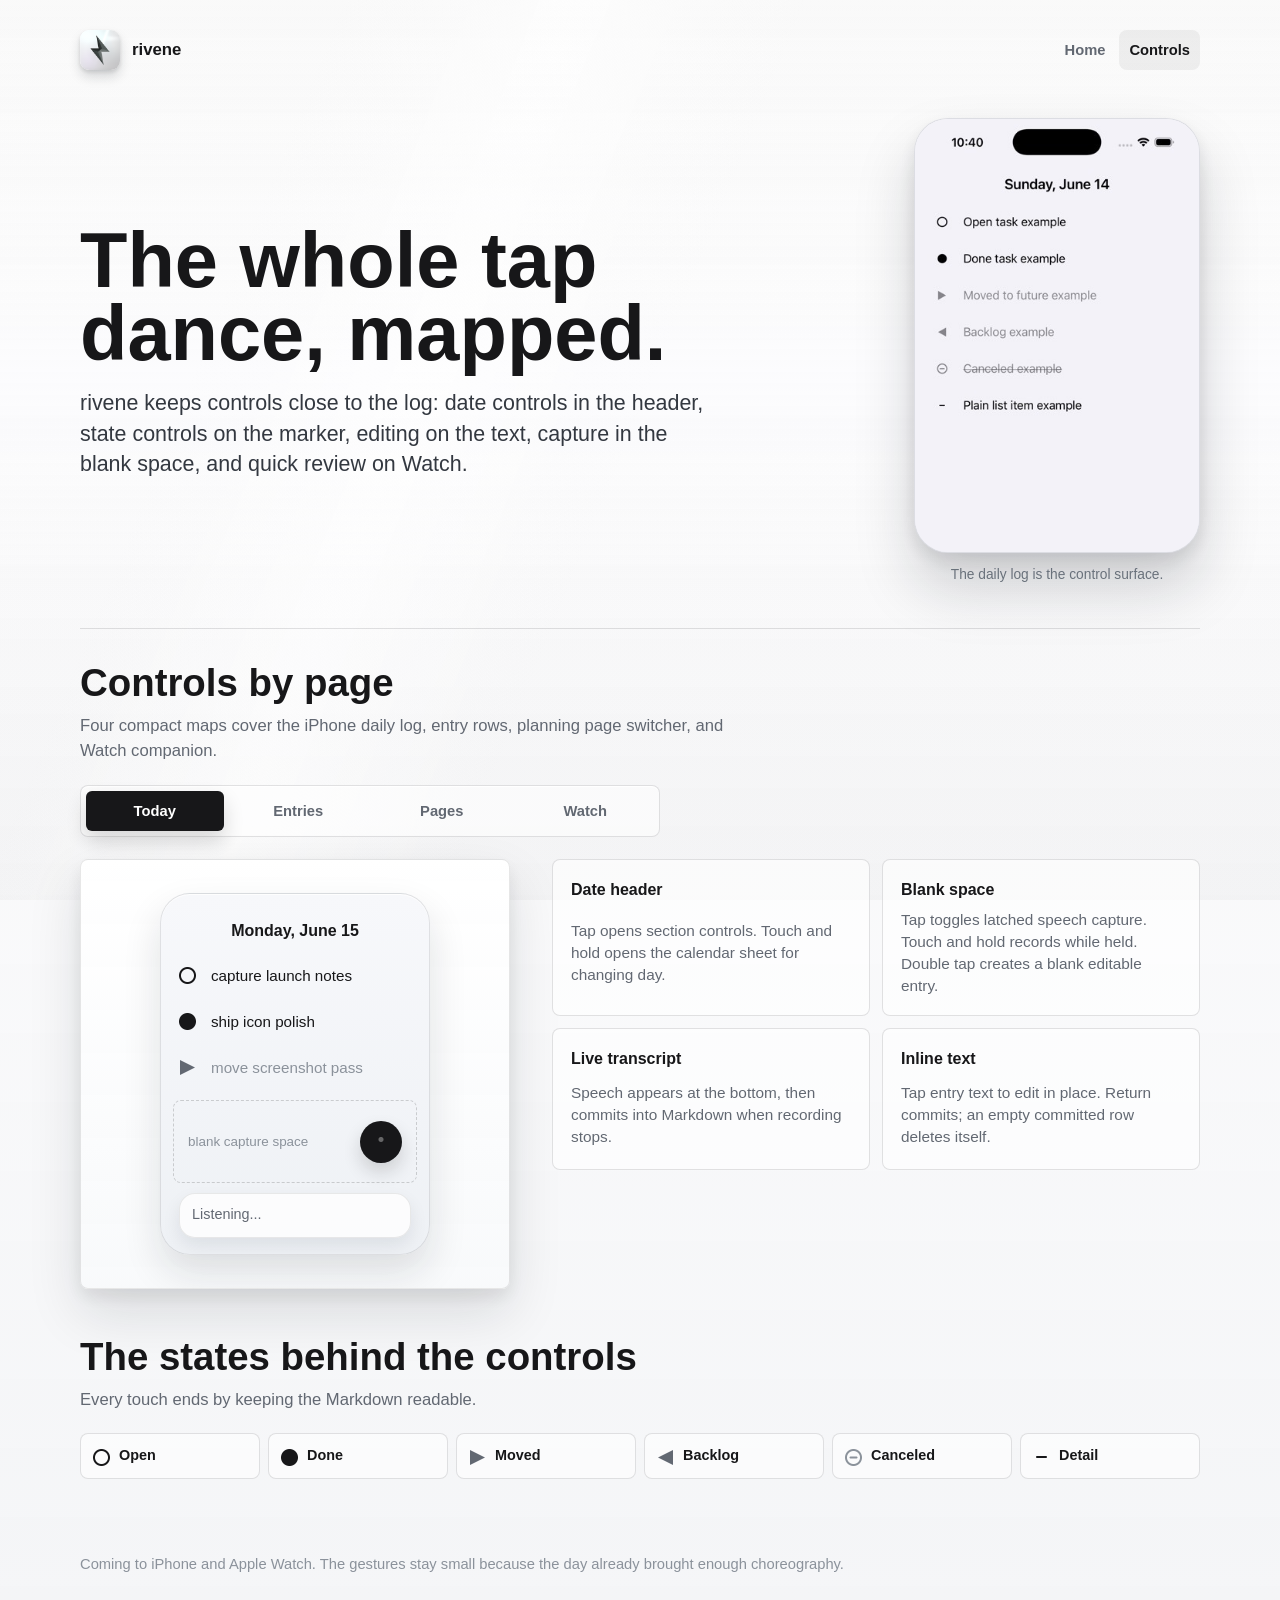
==== controls.html @ f472a50f "Publish controls page" ====
<!doctype html>
<html lang="en">
  <head>
    <meta charset="utf-8">
    <meta name="viewport" content="width=device-width, initial-scale=1">
    <title>rivene controls: iPhone and Watch gestures</title>
    <meta
      name="description"
      content="A concise visual map of rivene controls for the iPhone daily log, entry states, planning pages, and Apple Watch."
    >
    <meta name="theme-color" content="#fbfbfc">
    <meta property="og:title" content="rivene controls">
    <meta
      property="og:description"
      content="A concise visual map of the controls in rivene's Markdown daily log for iPhone and Apple Watch."
    >
    <meta property="og:type" content="website">
    <meta property="og:url" content="https://rivene.com/controls.html">
    <meta property="og:image" content="https://rivene.com/brand/app-icon/rivene-app-icon-faceted-inset-glass-512.png">
    <meta property="og:site_name" content="rivene">
    <meta name="twitter:card" content="summary_large_image">
    <meta name="twitter:title" content="rivene controls">
    <meta
      name="twitter:description"
      content="A concise visual map of the controls in rivene's Markdown daily log for iPhone and Apple Watch."
    >
    <meta name="twitter:image" content="https://rivene.com/brand/app-icon/rivene-app-icon-faceted-inset-glass-512.png">
    <link rel="canonical" href="https://rivene.com/controls.html">
    <link rel="icon" href="brand/app-icon/rivene-app-icon-faceted-inset-glass-32.png" sizes="32x32">
    <link rel="apple-touch-icon" href="brand/app-icon/rivene-app-icon-faceted-inset-glass-180.png">
    <link rel="manifest" href="site.webmanifest">
    <link rel="preload" href="product/rivene-daily-log-options-glyphs-20260615.jpg" as="image">
    <link rel="stylesheet" href="site.css?v=20260615-controls2">
  </head>
  <body>
    <a class="skip-link" href="#main-content">Skip to content</a>
    <main id="main-content" class="page controls-page" aria-labelledby="controls-title" tabindex="-1">
      <header class="brand-bar" aria-label="rivene">
        <a class="brand" href="/" aria-label="rivene home">
          <img
            class="brand__icon"
            src="brand/app-icon/rivene-app-icon-faceted-inset-glass-128.png"
            alt=""
            width="40"
            height="40"
          >
          <span>rivene</span>
        </a>
        <nav class="site-nav" aria-label="Site">
          <a href="/">Home</a>
          <a href="controls.html" aria-current="page">Controls</a>
        </nav>
      </header>

      <section class="controls-hero" aria-label="Controls overview">
        <div class="controls-hero__copy">
          <h1 id="controls-title">The whole tap dance, mapped.</h1>
          <p>
            rivene keeps controls close to the log: date controls in the header, state controls on the marker, editing on the text, capture in the blank space, and quick review on Watch.
          </p>
        </div>
        <figure class="controls-hero__shot">
          <div class="phone-frame">
            <img
              src="product/rivene-daily-log-options-glyphs-20260615.jpg"
              alt="rivene daily log screenshot showing entry states and row markers."
              width="368"
              height="800"
              fetchpriority="high"
            >
          </div>
          <figcaption>The daily log is the control surface.</figcaption>
        </figure>
      </section>

      <section class="control-tabs" aria-labelledby="control-tabs-title">
        <div class="section-heading">
          <h2 id="control-tabs-title">Controls by page</h2>
          <p>Four compact maps cover the iPhone daily log, entry rows, planning page switcher, and Watch companion.</p>
        </div>

        <div class="tab-strip" role="tablist" aria-label="Control pages">
          <button id="tab-today" class="tab-button" type="button" role="tab" aria-selected="true" aria-controls="panel-today">Today</button>
          <button id="tab-entries" class="tab-button" type="button" role="tab" aria-selected="false" aria-controls="panel-entries" tabindex="-1">Entries</button>
          <button id="tab-pages" class="tab-button" type="button" role="tab" aria-selected="false" aria-controls="panel-pages" tabindex="-1">Pages</button>
          <button id="tab-watch" class="tab-button" type="button" role="tab" aria-selected="false" aria-controls="panel-watch" tabindex="-1">Watch</button>
        </div>

        <section id="panel-today" class="tab-panel" role="tabpanel" aria-labelledby="tab-today">
          <div class="control-panel-grid">
            <div class="control-sample control-sample--today" aria-label="Today controls sample">
              <div class="sample-phone">
                <div class="sample-date">Monday, June 15</div>
                <div class="sample-row"><span class="state-glyph state-glyph--open" aria-hidden="true"></span><span>capture launch notes</span></div>
                <div class="sample-row"><span class="state-glyph state-glyph--done" aria-hidden="true"></span><span>ship icon polish</span></div>
                <div class="sample-row sample-row--quiet"><span class="state-glyph state-glyph--moved" aria-hidden="true"></span><span>move screenshot pass</span></div>
                <div class="sample-blank">
                  <span>blank capture space</span>
                  <span class="sample-mic" aria-hidden="true"></span>
                </div>
                <div class="sample-transcript">Listening...</div>
              </div>
            </div>

            <div class="control-list">
              <article class="control-card">
                <h3>Date header</h3>
                <p>Tap opens section controls. Touch and hold opens the calendar sheet for changing day.</p>
              </article>
              <article class="control-card">
                <h3>Blank space</h3>
                <p>Tap toggles latched speech capture. Touch and hold records while held. Double tap creates a blank editable entry.</p>
              </article>
              <article class="control-card">
                <h3>Live transcript</h3>
                <p>Speech appears at the bottom, then commits into Markdown when recording stops.</p>
              </article>
              <article class="control-card">
                <h3>Inline text</h3>
                <p>Tap entry text to edit in place. Return commits; an empty committed row deletes itself.</p>
              </article>
            </div>
          </div>
        </section>

        <section id="panel-entries" class="tab-panel" role="tabpanel" aria-labelledby="tab-entries" hidden>
          <div class="control-panel-grid">
            <figure class="control-screenshot">
              <img
                src="product/rivene-daily-log-options-detail-glyphs-20260615.jpg"
                alt="Close screenshot of rivene entry state options."
                width="368"
                height="390"
                loading="lazy"
              >
              <figcaption>State markers are both status and controls.</figcaption>
            </figure>

            <div class="control-list">
              <article class="control-card">
                <h3>Marker tap</h3>
                <p>Open and done entries quick-toggle. Moved, backlog, canceled, and detail rows stay preserved.</p>
              </article>
              <article class="control-card">
                <h3>Marker hold</h3>
                <p>Touch and hold the marker to open the state menu, then tap or slide to open, done, moved, backlog, canceled, or detail.</p>
              </article>
              <article class="control-card">
                <h3>Row swipe</h3>
                <p>Swipe right to flag and move an entry up. Swipe left to delete.</p>
              </article>
              <article class="control-card">
                <h3>Text hold</h3>
                <p>Touch and hold row text, then drag to reorder the Markdown lines.</p>
              </article>
            </div>
          </div>
        </section>

        <section id="panel-pages" class="tab-panel" role="tabpanel" aria-labelledby="tab-pages" hidden>
          <div class="control-panel-grid">
            <div class="control-sample control-sample--pages" aria-label="Page controls sample">
              <div class="sample-menu">
                <div class="sample-menu__row sample-menu__row--active"><span class="sample-icon sample-icon--calendar" aria-hidden="true"></span><strong>Daily Log</strong></div>
                <div class="sample-menu__row"><span class="sample-icon sample-icon--list" aria-hidden="true"></span><strong>Index</strong></div>
                <div class="sample-menu__row"><span class="sample-icon sample-icon--folder" aria-hidden="true"></span><strong>Projects</strong></div>
                <div class="sample-menu__row"><span class="sample-icon sample-icon--book" aria-hidden="true"></span><strong>Journal</strong></div>
                <div class="sample-menu__row"><span class="sample-icon sample-icon--check" aria-hidden="true"></span><strong>Habit Tracker</strong></div>
                <div class="sample-menu__row"><span class="sample-icon sample-icon--arrow" aria-hidden="true"></span><strong>Future Log</strong></div>
                <div class="sample-menu__row"><span class="sample-icon sample-icon--tray" aria-hidden="true"></span><strong>Backlog</strong></div>
              </div>
              <div class="sample-calendar">
                <div class="sample-calendar__title">Date</div>
                <div class="sample-calendar__grid" aria-hidden="true">
                  <span></span><span></span><span></span><span></span><span></span><span></span><span></span>
                  <span></span><span></span><span class="is-selected"></span><span></span><span></span><span></span><span></span>
                  <span></span><span></span><span></span><span></span><span></span><span></span><span></span>
                </div>
                <span class="sample-done">Done</span>
              </div>
            </div>

            <div class="control-list">
              <article class="control-card">
                <h3>Section menu</h3>
                <p>Tap the date to switch between Daily Log, Index, Projects, Journal, Habit Tracker, Future Log, and Backlog.</p>
              </article>
              <article class="control-card">
                <h3>Calendar sheet</h3>
                <p>Touch and hold the date to pick another day, then Done returns to the selected log.</p>
              </article>
              <article class="control-card">
                <h3>Inactive pages</h3>
                <p>Non-daily-log pages are visible destinations while the current build keeps their bodies intentionally quiet.</p>
              </article>
            </div>
          </div>
        </section>

        <section id="panel-watch" class="tab-panel" role="tabpanel" aria-labelledby="tab-watch" hidden>
          <div class="control-panel-grid">
            <div class="control-sample control-sample--watch" aria-label="Watch controls sample">
              <div class="watch-frame">
                <div class="watch-title">rivene</div>
                <div class="watch-section">
                  <strong>Monday, June 15</strong>
                  <span>Daily Log</span>
                </div>
                <div class="watch-button">Record</div>
                <div class="watch-field">New entry</div>
                <div class="watch-button watch-button--quiet">Add</div>
                <div class="watch-row"><span class="state-glyph state-glyph--open" aria-hidden="true"></span><span>review draft</span></div>
                <div class="watch-row"><span class="state-glyph state-glyph--done" aria-hidden="true"></span><span>send update</span></div>
              </div>
            </div>

            <div class="control-list">
              <article class="control-card">
                <h3>Record</h3>
                <p>Tap Record to focus the watch dictation field.</p>
              </article>
              <article class="control-card">
                <h3>New entry</h3>
                <p>Dictate or type into the field. The Add control appears once there is text.</p>
              </article>
              <article class="control-card">
                <h3>Today rows</h3>
                <p>Tap an open or done row to toggle it. Deferred, backlogged, canceled, and detail rows remain log context.</p>
              </article>
            </div>
          </div>
        </section>
      </section>

      <section class="state-strip" aria-labelledby="state-strip-title">
        <div class="section-heading">
          <h2 id="state-strip-title">The states behind the controls</h2>
          <p>Every touch ends by keeping the Markdown readable.</p>
        </div>
        <div class="state-strip__grid">
          <span><span class="state-glyph state-glyph--open" aria-hidden="true"></span>Open</span>
          <span><span class="state-glyph state-glyph--done" aria-hidden="true"></span>Done</span>
          <span><span class="state-glyph state-glyph--moved" aria-hidden="true"></span>Moved</span>
          <span><span class="state-glyph state-glyph--backlog" aria-hidden="true"></span>Backlog</span>
          <span><span class="state-glyph state-glyph--canceled" aria-hidden="true"></span>Canceled</span>
          <span><span class="state-glyph state-glyph--detail" aria-hidden="true"></span>Detail</span>
        </div>
      </section>
    </main>

    <footer class="footer">
      <span>Coming to iPhone and Apple Watch. The gestures stay small because the day already brought enough choreography.</span>
    </footer>

    <script>
      const tabs = Array.from(document.querySelectorAll('[role="tab"]'));
      const panels = Array.from(document.querySelectorAll('[role="tabpanel"]'));

      function selectTab(tab) {
        tabs.forEach((item) => {
          const isSelected = item === tab;
          item.setAttribute('aria-selected', String(isSelected));
          item.tabIndex = isSelected ? 0 : -1;
        });

        panels.forEach((panel) => {
          panel.hidden = panel.id !== tab.getAttribute('aria-controls');
        });
      }

      tabs.forEach((tab, index) => {
        tab.addEventListener('click', () => selectTab(tab));
        tab.addEventListener('keydown', (event) => {
          const direction = event.key === 'ArrowRight' ? 1 : event.key === 'ArrowLeft' ? -1 : 0;
          if (direction === 0) return;
          event.preventDefault();
          const next = tabs[(index + direction + tabs.length) % tabs.length];
          selectTab(next);
          next.focus();
        });
      });
    </script>
  </body>
</html>
---- site.css ----
:root {
  --page: #fbfbfc;
  --ink: #171719;
  --muted: #626872;
  --quiet: #8b929b;
  --line: rgba(23, 23, 25, 0.12);
  --line-strong: rgba(23, 23, 25, 0.18);
  --panel: rgba(255, 255, 255, 0.72);
  --spark: #6de7ca;
  --steel: #dfe5ec;
  --button: #171719;
  --button-hover: #050506;
  color: var(--ink);
  background: var(--page);
  font-family: -apple-system, BlinkMacSystemFont, "SF Pro Text", "Segoe UI", sans-serif;
  font-size: 16px;
  line-height: 1.5;
  text-rendering: optimizeLegibility;
  -webkit-font-smoothing: antialiased;
}

* {
  box-sizing: border-box;
}

html {
  min-width: 320px;
  background: var(--page);
}

body {
  position: relative;
  min-width: 320px;
  margin: 0;
  padding-right: env(safe-area-inset-right);
  padding-left: env(safe-area-inset-left);
  background:
    linear-gradient(180deg, rgba(255, 255, 255, 0.72) 0%, rgba(251, 251, 252, 0.92) 36%, rgba(244, 245, 247, 0.98) 100%),
    var(--page);
}

body::before {
  content: "";
  position: fixed;
  inset: 0;
  z-index: 0;
  pointer-events: none;
  background:
    linear-gradient(112deg, transparent 0%, transparent 21%, rgba(255, 255, 255, 0.58) 35%, transparent 49%),
    linear-gradient(180deg, rgba(23, 23, 25, 0.018) 0%, transparent 42%, rgba(23, 23, 25, 0.026) 100%);
}

a {
  color: inherit;
  text-decoration: none;
}

a:focus-visible {
  outline: 3px solid rgba(117, 131, 148, 0.34);
  outline-offset: 4px;
}

.skip-link {
  position: fixed;
  top: 12px;
  left: max(12px, env(safe-area-inset-left));
  z-index: 10;
  transform: translateY(-160%);
  border-radius: 8px;
  padding: 10px 12px;
  background: var(--ink);
  color: #fff;
  font-size: 0.92rem;
  font-weight: 700;
}

.skip-link:focus-visible {
  transform: translateY(0);
}

.page {
  position: relative;
  z-index: 1;
  width: min(1120px, calc(100% - 48px));
  margin: 0 auto;
  padding: 26px 0 0;
}

.page:focus-visible {
  outline: 3px solid rgba(117, 131, 148, 0.34);
  outline-offset: 6px;
}

.brand {
  display: inline-flex;
  align-items: center;
  gap: 12px;
  min-height: 48px;
  color: var(--ink);
  font-size: 1.05rem;
  font-weight: 650;
}

.brand-bar {
  display: flex;
  align-items: center;
  justify-content: space-between;
  gap: 18px;
  min-width: 0;
}

.brand__icon {
  display: block;
  width: 40px;
  height: 40px;
  border-radius: 9px;
  box-shadow:
    0 7px 12px rgba(18, 24, 32, 0.15),
    0 2px 4px rgba(18, 24, 32, 0.12);
}

.site-nav {
  display: flex;
  align-items: center;
  gap: 4px;
  color: var(--muted);
  font-size: 0.92rem;
  font-weight: 680;
}

.site-nav a {
  min-height: 38px;
  padding: 9px 10px;
  border-radius: 8px;
}

.site-nav a:hover,
.site-nav a[aria-current="page"] {
  background: rgba(23, 23, 25, 0.055);
  color: var(--ink);
}

.hero {
  display: grid;
  grid-template-columns: minmax(0, 1fr) minmax(280px, 370px);
  gap: clamp(30px, 5vw, 72px);
  min-height: auto;
  align-items: center;
  padding: 32px 0 30px;
}

.hero__icon {
  display: block;
  width: 112px;
  height: 112px;
  border-radius: 25px;
  box-shadow:
    0 18px 26px rgba(18, 24, 32, 0.20),
    0 7px 10px rgba(18, 24, 32, 0.14),
    0 2px 4px rgba(18, 24, 32, 0.10);
}

.hero__copy {
  display: grid;
  gap: 18px;
  max-width: 680px;
  min-width: 0;
}

h1,
h2,
h3,
p {
  margin: 0;
}

h1 {
  font-family: -apple-system, BlinkMacSystemFont, "SF Pro Display", "Segoe UI", sans-serif;
  font-size: clamp(2.95rem, 6.2vw, 4.85rem);
  font-weight: 720;
  letter-spacing: 0;
  line-height: 0.94;
  text-wrap: balance;
}

.hero p {
  max-width: 600px;
  color: #333840;
  font-size: clamp(1.15rem, 2vw, 1.45rem);
  line-height: 1.34;
}

.wordmark {
  font-family: -apple-system, BlinkMacSystemFont, "SF Pro Display", "Segoe UI", sans-serif;
  font-weight: 760;
  color: var(--ink);
  text-decoration: underline;
  text-decoration-color: var(--spark);
  text-decoration-thickness: 0.18em;
  text-underline-offset: 0.13em;
}

.button {
  display: inline-flex;
  align-items: center;
  justify-content: center;
  width: fit-content;
  min-height: 48px;
  border-radius: 8px;
  padding: 0 20px;
  background: var(--button);
  color: #fff;
  font-size: 0.98rem;
  font-weight: 680;
  line-height: 1.1;
  box-shadow: 0 14px 34px rgba(23, 23, 25, 0.16);
}

.button-row {
  display: flex;
  flex-wrap: wrap;
  gap: 10px;
  align-items: center;
}

.button:hover {
  background: var(--button-hover);
}

.button--secondary {
  border: 1px solid var(--line-strong);
  background: rgba(255, 255, 255, 0.70);
  color: var(--ink);
  box-shadow: none;
}

.button--secondary:hover {
  background: rgba(255, 255, 255, 0.92);
}

.button:focus-visible {
  outline: 3px solid rgba(117, 131, 148, 0.34);
  outline-offset: 4px;
}

.phone-shot,
.detail-shot {
  margin: 0;
}

.phone-shot {
  justify-self: end;
  display: grid;
  gap: 14px;
  width: min(100%, 292px);
}

.phone-frame,
.detail-shot img {
  display: block;
  width: 100%;
  background: #f3f4fa;
  border: 1px solid rgba(23, 23, 25, 0.10);
  box-shadow:
    0 34px 60px rgba(18, 24, 32, 0.18),
    0 8px 18px rgba(18, 24, 32, 0.10),
    inset 0 1px 0 rgba(255, 255, 255, 0.82);
}

.phone-frame {
  aspect-ratio: 368 / 560;
  overflow: hidden;
  border-radius: 34px;
}

.phone-frame img,
.detail-shot img {
  display: block;
  width: 100%;
  height: auto;
}

.detail-shot img {
  border: 1px solid rgba(23, 23, 25, 0.10);
}

.phone-shot figcaption {
  color: #69717b;
  font-size: 0.86rem;
  text-align: center;
}

.intro {
  display: grid;
  grid-template-columns: repeat(2, minmax(0, 1fr));
  gap: 20px;
  padding: 26px 0 34px;
  border-top: 1px solid var(--line);
  border-bottom: 1px solid var(--line);
}

.intro div {
  display: grid;
  gap: 10px;
}

.intro h2,
.section-heading h2,
.receipt h2 {
  color: var(--ink);
  font-family: -apple-system, BlinkMacSystemFont, "SF Pro Display", "Segoe UI", sans-serif;
  font-size: clamp(1.65rem, 3vw, 2.45rem);
  font-weight: 730;
  letter-spacing: 0;
  line-height: 1.02;
  text-wrap: balance;
}

.intro p,
.section-heading p,
.receipt p {
  color: var(--muted);
  font-size: 1.04rem;
  line-height: 1.48;
  text-wrap: pretty;
}

.options {
  display: grid;
  gap: 26px;
  padding: 58px 0 60px;
}

.section-heading {
  display: grid;
  gap: 12px;
  max-width: 710px;
  min-width: 0;
}

.option-grid {
  display: grid;
  grid-template-columns: repeat(3, minmax(0, 1fr));
  gap: 12px;
}

.option {
  display: grid;
  grid-template-columns: 28px minmax(0, 1fr);
  gap: 13px;
  align-items: start;
  min-height: 180px;
  padding: 19px;
  border: 1px solid var(--line);
  border-radius: 8px;
  background:
    linear-gradient(180deg, rgba(255, 255, 255, 0.80), rgba(255, 255, 255, 0.60)),
    var(--panel);
  box-shadow:
    0 16px 38px rgba(18, 24, 32, 0.055),
    inset 0 1px 0 rgba(255, 255, 255, 0.80);
}

.option > div {
  min-width: 0;
}

.option h3 {
  color: var(--ink);
  font-size: 1.03rem;
  font-weight: 760;
}

.option p {
  margin-top: 5px;
  color: var(--muted);
  font-size: 0.96rem;
  line-height: 1.42;
}

.option code,
.receipt code {
  font-family: "SF Mono", ui-monospace, Menlo, Consolas, monospace;
}

.option code {
  display: block;
  width: fit-content;
  max-width: 100%;
  margin-top: 14px;
  padding: 7px 8px;
  overflow-wrap: anywhere;
  border: 1px solid rgba(23, 23, 25, 0.10);
  border-radius: 6px;
  background: rgba(241, 244, 247, 0.82);
  color: #2d333a;
  font-size: 0.78rem;
  line-height: 1.2;
}

.option--inactive h3,
.option--inactive p {
  color: var(--quiet);
}

.option--canceled h3,
.option--canceled p {
  text-decoration: line-through;
  text-decoration-color: currentColor;
  text-decoration-thickness: 0.08em;
  text-underline-offset: 0.16em;
}

.state-glyph {
  position: relative;
  display: inline-block;
  width: 17px;
  height: 17px;
  margin-top: 2px;
  background-position: center;
  background-repeat: no-repeat;
  background-size: 17px 17px;
  color: var(--ink);
}

.state-glyph--open {
  background-image: url("brand/state-open-glyph.png");
  background-image: -webkit-image-set(
    url("brand/state-open-glyph.png") 1x,
    url("brand/state-open-glyph@2x.png") 2x,
    url("brand/state-open-glyph@3x.png") 3x
  );
  background-image: image-set(
    url("brand/state-open-glyph.png") 1x,
    url("brand/state-open-glyph@2x.png") 2x,
    url("brand/state-open-glyph@3x.png") 3x
  );
}

.state-glyph--done {
  background-image: url("brand/state-done-glyph.png");
  background-image: -webkit-image-set(
    url("brand/state-done-glyph.png") 1x,
    url("brand/state-done-glyph@2x.png") 2x,
    url("brand/state-done-glyph@3x.png") 3x
  );
  background-image: image-set(
    url("brand/state-done-glyph.png") 1x,
    url("brand/state-done-glyph@2x.png") 2x,
    url("brand/state-done-glyph@3x.png") 3x
  );
}

.state-glyph--moved {
  background-image: url("brand/state-moved-glyph.png");
  background-image: -webkit-image-set(
    url("brand/state-moved-glyph.png") 1x,
    url("brand/state-moved-glyph@2x.png") 2x,
    url("brand/state-moved-glyph@3x.png") 3x
  );
  background-image: image-set(
    url("brand/state-moved-glyph.png") 1x,
    url("brand/state-moved-glyph@2x.png") 2x,
    url("brand/state-moved-glyph@3x.png") 3x
  );
}

.state-glyph--backlog {
  background-image: url("brand/state-backlog-glyph.png");
  background-image: -webkit-image-set(
    url("brand/state-backlog-glyph.png") 1x,
    url("brand/state-backlog-glyph@2x.png") 2x,
    url("brand/state-backlog-glyph@3x.png") 3x
  );
  background-image: image-set(
    url("brand/state-backlog-glyph.png") 1x,
    url("brand/state-backlog-glyph@2x.png") 2x,
    url("brand/state-backlog-glyph@3x.png") 3x
  );
}

.state-glyph--canceled {
  background-image: url("brand/state-canceled-glyph.png");
  background-image: -webkit-image-set(
    url("brand/state-canceled-glyph.png") 1x,
    url("brand/state-canceled-glyph@2x.png") 2x,
    url("brand/state-canceled-glyph@3x.png") 3x
  );
  background-image: image-set(
    url("brand/state-canceled-glyph.png") 1x,
    url("brand/state-canceled-glyph@2x.png") 2x,
    url("brand/state-canceled-glyph@3x.png") 3x
  );
}

.state-glyph--detail {
  background-image: url("brand/state-detail-glyph.png");
  background-image: -webkit-image-set(
    url("brand/state-detail-glyph.png") 1x,
    url("brand/state-detail-glyph@2x.png") 2x,
    url("brand/state-detail-glyph@3x.png") 3x
  );
  background-image: image-set(
    url("brand/state-detail-glyph.png") 1x,
    url("brand/state-detail-glyph@2x.png") 2x,
    url("brand/state-detail-glyph@3x.png") 3x
  );
}

.state-glyph::before {
  content: none;
}

.receipt {
  display: grid;
  grid-template-columns: minmax(240px, 368px) minmax(0, 1fr);
  gap: clamp(28px, 6vw, 70px);
  align-items: center;
  padding: 4px 0 28px;
}

.detail-shot img {
  border-radius: 22px;
}

.receipt__copy {
  display: grid;
  gap: 16px;
  max-width: 560px;
  min-width: 0;
}

.receipt pre {
  margin: 4px 0 0;
  padding: 18px;
  overflow: auto;
  border: 1px solid var(--line-strong);
  border-radius: 8px;
  background: #171719;
  color: #f5f7f8;
  box-shadow: 0 18px 36px rgba(23, 23, 25, 0.16);
}

.receipt code {
  font-size: 0.92rem;
  line-height: 1.62;
}

.controls-page {
  padding-bottom: 12px;
}

.controls-hero {
  display: grid;
  grid-template-columns: minmax(0, 1fr) minmax(250px, 320px);
  gap: clamp(30px, 5vw, 68px);
  align-items: center;
  padding: 44px 0 42px;
}

.controls-hero__copy {
  display: grid;
  gap: 18px;
  max-width: 760px;
  min-width: 0;
}

.controls-hero__copy p {
  max-width: 640px;
  color: #333840;
  font-size: clamp(1.12rem, 1.8vw, 1.34rem);
  line-height: 1.42;
  text-wrap: pretty;
}

.controls-hero__shot {
  justify-self: end;
  display: grid;
  gap: 12px;
  width: min(100%, 286px);
  margin: 0;
}

.controls-hero__shot figcaption,
.control-screenshot figcaption {
  color: #69717b;
  font-size: 0.86rem;
  text-align: center;
}

.control-tabs {
  display: grid;
  gap: 22px;
  padding: 34px 0 48px;
  border-top: 1px solid var(--line);
}

.tab-strip {
  display: grid;
  grid-template-columns: repeat(4, minmax(0, 1fr));
  gap: 6px;
  width: min(100%, 580px);
  padding: 5px;
  border: 1px solid var(--line);
  border-radius: 8px;
  background: rgba(255, 255, 255, 0.58);
  box-shadow: inset 0 1px 0 rgba(255, 255, 255, 0.82);
}

.tab-button {
  min-width: 0;
  min-height: 40px;
  border: 0;
  border-radius: 6px;
  padding: 0 10px;
  background: transparent;
  color: var(--muted);
  font: inherit;
  font-size: 0.92rem;
  font-weight: 720;
  letter-spacing: 0;
  cursor: pointer;
}

.tab-button[aria-selected="true"] {
  background: var(--ink);
  color: #fff;
  box-shadow: 0 10px 20px rgba(23, 23, 25, 0.16);
}

.tab-button:focus-visible {
  outline: 3px solid rgba(117, 131, 148, 0.34);
  outline-offset: 3px;
}

.tab-panel {
  min-width: 0;
}

.control-panel-grid {
  display: grid;
  grid-template-columns: minmax(260px, 430px) minmax(0, 1fr);
  gap: clamp(22px, 4vw, 42px);
  align-items: stretch;
}

.control-sample,
.control-screenshot {
  min-width: 0;
  margin: 0;
}

.control-sample,
.control-screenshot img {
  border: 1px solid rgba(23, 23, 25, 0.10);
  border-radius: 8px;
  background:
    linear-gradient(180deg, rgba(255, 255, 255, 0.78), rgba(246, 248, 250, 0.74)),
    var(--panel);
  box-shadow:
    0 24px 54px rgba(18, 24, 32, 0.12),
    0 8px 18px rgba(18, 24, 32, 0.08),
    inset 0 1px 0 rgba(255, 255, 255, 0.82);
}

.control-screenshot {
  display: grid;
  gap: 12px;
  align-content: start;
}

.control-screenshot img {
  display: block;
  width: 100%;
  height: auto;
}

.control-list {
  display: grid;
  grid-template-columns: repeat(2, minmax(0, 1fr));
  gap: 12px;
  align-content: start;
}

.control-card {
  display: grid;
  gap: 7px;
  min-height: 142px;
  padding: 18px;
  border: 1px solid var(--line);
  border-radius: 8px;
  background: rgba(255, 255, 255, 0.62);
}

.control-card h3 {
  color: var(--ink);
  font-size: 1rem;
  font-weight: 760;
}

.control-card p {
  color: var(--muted);
  font-size: 0.96rem;
  line-height: 1.43;
}

.control-sample {
  display: grid;
  place-items: center;
  min-height: 430px;
  padding: 24px;
  overflow: hidden;
}

.sample-phone,
.watch-frame,
.sample-menu,
.sample-calendar {
  border: 1px solid rgba(23, 23, 25, 0.10);
  background: rgba(249, 250, 251, 0.94);
  box-shadow:
    0 18px 38px rgba(18, 24, 32, 0.12),
    inset 0 1px 0 rgba(255, 255, 255, 0.86);
}

.sample-phone {
  position: relative;
  display: grid;
  gap: 0;
  width: min(100%, 270px);
  min-height: 362px;
  padding: 14px 12px 16px;
  border-radius: 30px;
  background:
    linear-gradient(180deg, #f7f8fb 0%, #eef1f5 100%);
}

.sample-date {
  display: grid;
  place-items: center;
  min-height: 44px;
  color: var(--ink);
  font-size: 1rem;
  font-weight: 720;
}

.sample-row {
  display: grid;
  grid-template-columns: 24px minmax(0, 1fr);
  gap: 8px;
  align-items: start;
  min-height: 44px;
  padding: 11px 6px;
  color: var(--ink);
  font-size: 0.95rem;
}

.sample-row--quiet {
  color: var(--quiet);
}

.sample-blank {
  position: relative;
  display: flex;
  align-items: center;
  justify-content: space-between;
  min-height: 82px;
  margin-top: 8px;
  padding: 14px;
  border: 1px dashed rgba(23, 23, 25, 0.18);
  border-radius: 8px;
  color: var(--quiet);
  font-size: 0.84rem;
}

.sample-mic {
  width: 42px;
  height: 42px;
  border-radius: 50%;
  background:
    radial-gradient(circle at 50% 44%, rgba(255, 255, 255, 0.34) 0 2px, transparent 3px),
    var(--ink);
  box-shadow: 0 9px 18px rgba(23, 23, 25, 0.16);
}

.sample-transcript {
  position: relative;
  min-height: 42px;
  margin: 10px 6px 0;
  padding: 10px 12px;
  border: 1px solid rgba(23, 23, 25, 0.09);
  border-radius: 16px;
  background: rgba(255, 255, 255, 0.78);
  color: var(--muted);
  font-size: 0.9rem;
  box-shadow: 0 8px 18px rgba(18, 24, 32, 0.08);
}

.control-sample--pages {
  grid-template-columns: minmax(178px, 224px) minmax(138px, 176px);
  gap: 18px;
}

.sample-menu,
.sample-calendar {
  width: 100%;
  border-radius: 7px;
  padding: 6px;
}

.sample-menu__row {
  display: grid;
  grid-template-columns: 34px minmax(0, 1fr);
  align-items: center;
  min-height: 38px;
  padding: 0 8px;
  border-radius: 6px;
  color: var(--ink);
  font-size: 0.9rem;
}

.sample-icon {
  position: relative;
  width: 17px;
  height: 17px;
  color: var(--quiet);
}

.sample-icon::before,
.sample-icon::after {
  content: "";
  position: absolute;
  border-color: currentColor;
}

.sample-icon--calendar::before {
  inset: 2px 1px 1px;
  border: 1.6px solid currentColor;
  border-radius: 4px;
}

.sample-icon--calendar::after {
  top: 6px;
  right: 3px;
  left: 3px;
  border-top: 1.6px solid currentColor;
}

.sample-icon--list::before {
  top: 4px;
  left: 5px;
  width: 9px;
  height: 8px;
  border-top: 1.8px solid currentColor;
  border-bottom: 1.8px solid currentColor;
  box-shadow: 0 4px 0 currentColor;
}

.sample-icon--folder::before {
  inset: 5px 1px 3px;
  border: 1.6px solid currentColor;
  border-radius: 3px;
}

.sample-icon--folder::after {
  top: 3px;
  left: 2px;
  width: 7px;
  border-top: 1.6px solid currentColor;
}

.sample-icon--book::before {
  inset: 2px 3px 2px 2px;
  border: 1.6px solid currentColor;
  border-radius: 3px 5px 5px 3px;
}

.sample-icon--book::after {
  top: 3px;
  bottom: 3px;
  left: 7px;
  border-left: 1.4px solid currentColor;
}

.sample-icon--check::before {
  top: 4px;
  left: 4px;
  width: 7px;
  height: 4px;
  border-bottom: 1.8px solid currentColor;
  border-left: 1.8px solid currentColor;
  transform: rotate(-45deg);
}

.sample-icon--arrow::before {
  top: 8px;
  left: 3px;
  width: 10px;
  border-top: 1.8px solid currentColor;
}

.sample-icon--arrow::after {
  top: 5px;
  right: 3px;
  width: 6px;
  height: 6px;
  border-top: 1.8px solid currentColor;
  border-right: 1.8px solid currentColor;
  transform: rotate(45deg);
}

.sample-icon--tray::before {
  right: 2px;
  bottom: 4px;
  left: 2px;
  height: 6px;
  border: 1.6px solid currentColor;
  border-top: 0;
  border-radius: 0 0 4px 4px;
}

.sample-icon--tray::after {
  top: 4px;
  left: 5px;
  width: 7px;
  border-top: 1.8px solid currentColor;
}

.sample-menu__row--active {
  background: rgba(23, 23, 25, 0.08);
}

.sample-calendar {
  display: grid;
  gap: 12px;
  align-content: start;
  min-height: 220px;
  padding: 14px;
}

.sample-calendar__title {
  color: var(--ink);
  font-size: 1rem;
  font-weight: 760;
  text-align: center;
}

.sample-calendar__grid {
  display: grid;
  grid-template-columns: repeat(7, 1fr);
  gap: 5px;
}

.sample-calendar__grid span {
  aspect-ratio: 1;
  border-radius: 50%;
  background: rgba(23, 23, 25, 0.08);
}

.sample-calendar__grid .is-selected {
  background: var(--ink);
}

.sample-done {
  justify-self: end;
  color: var(--ink);
  font-size: 0.88rem;
  font-weight: 720;
}

.watch-frame {
  display: grid;
  gap: 9px;
  width: min(100%, 232px);
  min-height: 312px;
  padding: 18px 14px;
  border-radius: 42px;
  background: #101113;
  color: #f7f8fa;
  box-shadow:
    0 28px 48px rgba(18, 24, 32, 0.24),
    inset 0 0 0 8px rgba(255, 255, 255, 0.05);
}

.watch-title {
  color: #f7f8fa;
  font-size: 1rem;
  font-weight: 760;
  text-align: center;
}

.watch-section,
.watch-button,
.watch-field,
.watch-row {
  border-radius: 8px;
  background: rgba(255, 255, 255, 0.10);
}

.watch-section {
  display: grid;
  gap: 2px;
  padding: 10px;
  font-size: 0.82rem;
}

.watch-section span {
  color: rgba(247, 248, 250, 0.62);
}

.watch-button,
.watch-field {
  min-height: 34px;
  padding: 8px 10px;
  font-size: 0.82rem;
  font-weight: 720;
}

.watch-button {
  background: #d8fbef;
  color: #101113;
  text-align: center;
}

.watch-button--quiet {
  background: rgba(216, 251, 239, 0.20);
  color: #d8fbef;
}

.watch-field {
  color: rgba(247, 248, 250, 0.62);
}

.watch-row {
  display: grid;
  grid-template-columns: 18px minmax(0, 1fr);
  gap: 7px;
  align-items: center;
  min-height: 36px;
  padding: 8px 10px;
  font-size: 0.82rem;
}

.watch-row .state-glyph {
  filter: invert(1);
}

.state-strip {
  display: grid;
  gap: 20px;
  padding: 0 0 28px;
}

.state-strip__grid {
  display: grid;
  grid-template-columns: repeat(6, minmax(0, 1fr));
  gap: 8px;
}

.state-strip__grid > span {
  display: flex;
  align-items: center;
  gap: 9px;
  min-height: 46px;
  min-width: 0;
  padding: 0 12px;
  border: 1px solid var(--line);
  border-radius: 8px;
  background: rgba(255, 255, 255, 0.58);
  color: var(--ink);
  font-size: 0.9rem;
  font-weight: 720;
}

.footer {
  position: relative;
  z-index: 1;
  width: min(1120px, calc(100% - 48px));
  margin: 0 auto;
  padding: 34px 0 46px;
  color: var(--quiet);
  font-size: 0.92rem;
}

@media (max-width: 840px) {
  .hero,
  .intro,
  .receipt,
  .controls-hero,
  .control-panel-grid {
    grid-template-columns: 1fr;
  }

  .phone-shot {
    justify-self: start;
    width: min(100%, 262px);
  }

  .option-grid {
    grid-template-columns: repeat(2, minmax(0, 1fr));
  }

  .controls-hero__shot {
    justify-self: start;
  }

  .control-list {
    grid-template-columns: repeat(2, minmax(0, 1fr));
  }

  .state-strip__grid {
    grid-template-columns: repeat(3, minmax(0, 1fr));
  }
}

@media (max-width: 560px) {
  .page,
  .footer {
    width: min(100% - 28px, 720px);
  }

  .page {
    padding-top: 18px;
  }

  .brand {
    min-height: 44px;
  }

  .brand-bar {
    align-items: flex-start;
  }

  .site-nav {
    padding-top: 3px;
  }

  .hero {
    gap: 22px;
    min-height: auto;
    padding: 28px 0 28px;
  }

  .hero__icon {
    width: 92px;
    height: 92px;
    border-radius: 21px;
  }

  .hero__copy {
    gap: 16px;
  }

  h1 {
    font-size: clamp(2.28rem, 10.8vw, 3.02rem);
    line-height: 0.96;
  }

  .hero p {
    font-size: 1.02rem;
    line-height: 1.38;
  }

  .button {
    width: 100%;
  }

  .button-row {
    width: 100%;
  }

  .phone-shot {
    justify-self: center;
    width: min(100%, 252px);
    gap: 0;
  }

  .phone-frame {
    aspect-ratio: 368 / 390;
    border-radius: 24px;
  }

  .phone-shot figcaption {
    display: none;
  }

  .intro {
    padding: 22px 0 27px;
  }

  .options {
    padding: 42px 0 46px;
  }

  .option-grid {
    grid-template-columns: 1fr;
  }

  .option {
    min-height: auto;
    padding: 17px;
  }

  .receipt {
    padding-bottom: 18px;
  }

  .detail-shot {
    width: 100%;
  }

  .receipt pre {
    padding: 15px;
  }

  .controls-hero {
    gap: 24px;
    padding: 32px 0 30px;
  }

  .controls-hero__copy p {
    font-size: 1.02rem;
    line-height: 1.38;
  }

  .controls-hero__shot {
    justify-self: center;
    width: min(100%, 252px);
  }

  .control-tabs {
    padding: 30px 0 40px;
  }

  .tab-strip {
    grid-template-columns: repeat(2, minmax(0, 1fr));
    width: 100%;
  }

  .control-sample {
    min-height: 390px;
    padding: 16px;
  }

  .control-list {
    grid-template-columns: 1fr;
  }

  .control-card {
    min-height: auto;
    padding: 16px;
  }

  .control-sample--pages {
    grid-template-columns: 1fr;
  }

  .sample-calendar {
    min-height: 184px;
  }

  .state-strip__grid {
    grid-template-columns: repeat(2, minmax(0, 1fr));
  }

  .state-strip__grid > span {
    min-height: 42px;
    font-size: 0.84rem;
  }
}

@media (prefers-reduced-motion: reduce) {
  *,
  *::before,
  *::after {
    animation-duration: 0.01ms !important;
    animation-iteration-count: 1 !important;
    scroll-behavior: auto !important;
    transition-duration: 0.01ms !important;
  }
}
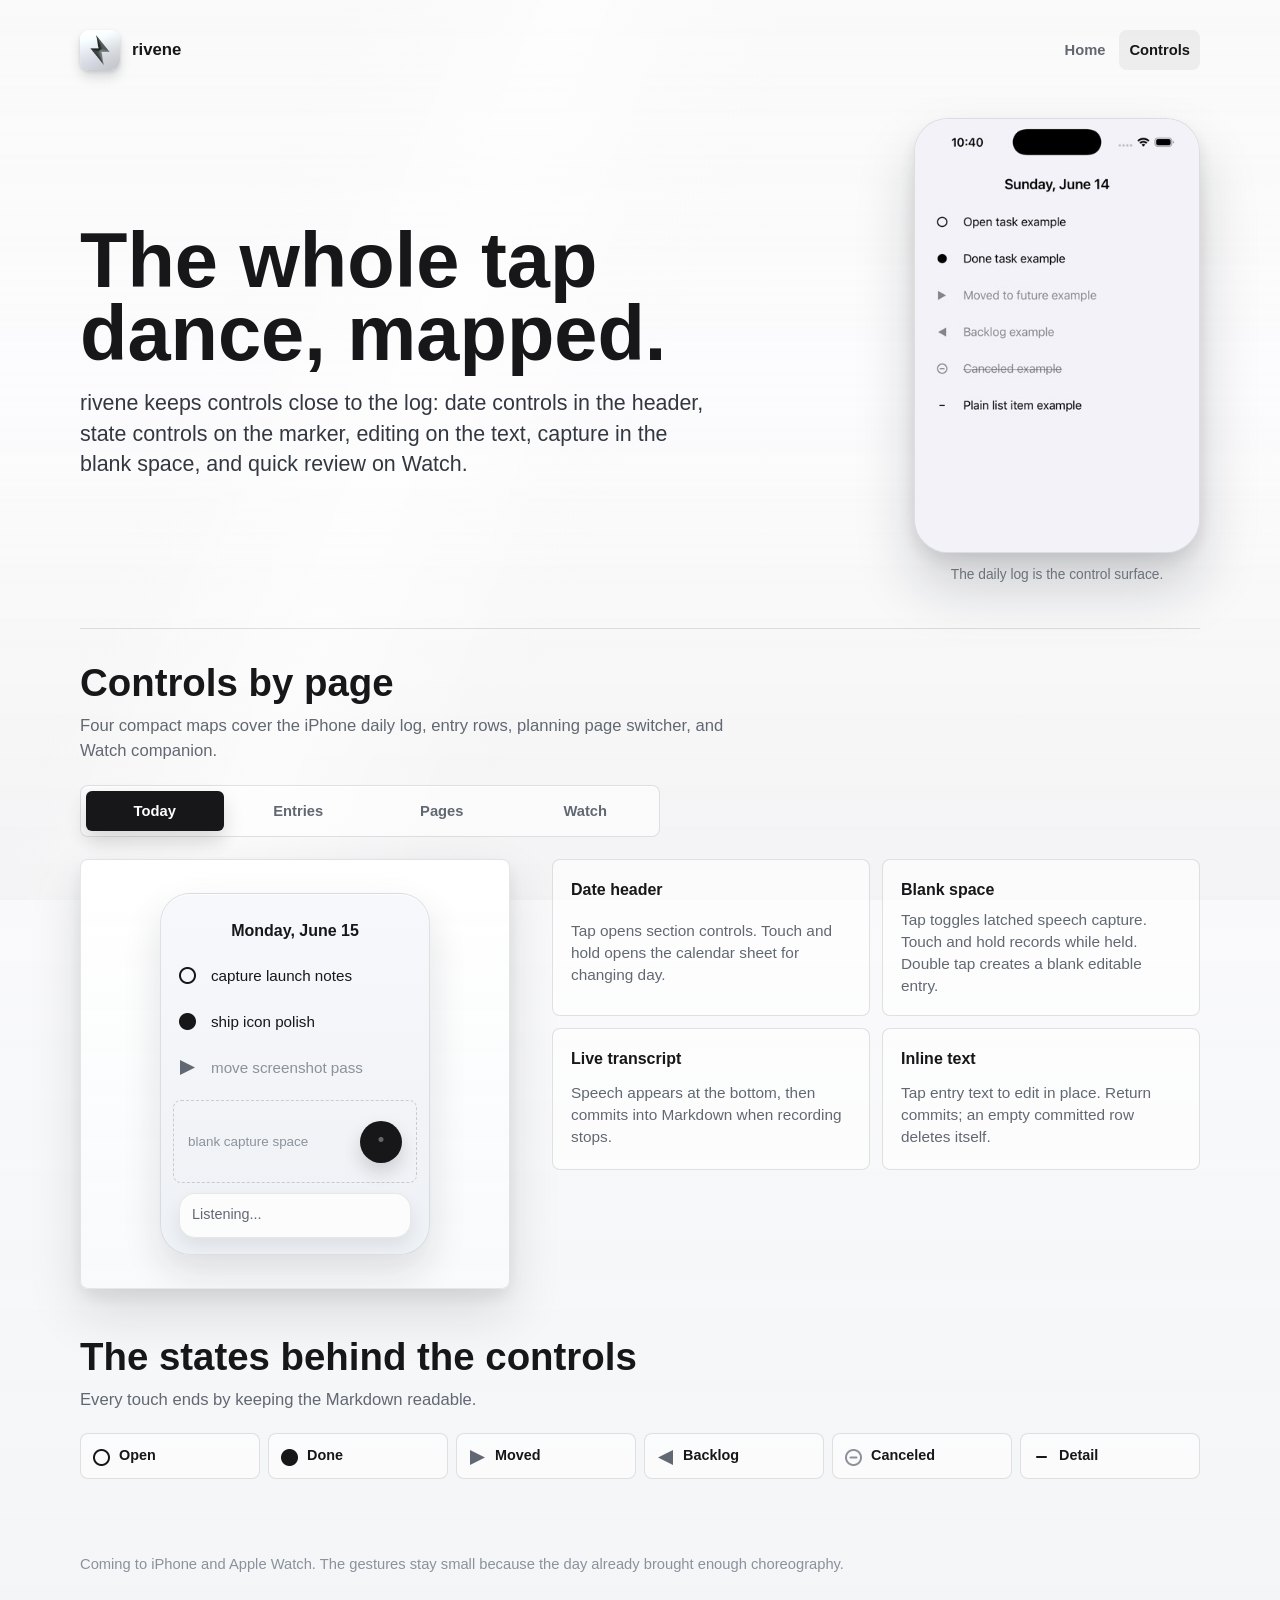
==== commit 85a3e4cb: "Update material app icon assets" ====
--- a/controls.html
+++ b/controls.html
@@ -16,7 +16,7 @@
     >
     <meta property="og:type" content="website">
     <meta property="og:url" content="https://rivene.com/controls.html">
-    <meta property="og:image" content="https://rivene.com/brand/app-icon/rivene-app-icon-faceted-inset-glass-512.png">
+    <meta property="og:image" content="https://rivene.com/brand/app-icon/rivene-app-icon-faceted-inset-glass-material-20260615-512.png">
     <meta property="og:site_name" content="rivene">
     <meta name="twitter:card" content="summary_large_image">
     <meta name="twitter:title" content="rivene controls">
@@ -24,10 +24,10 @@
       name="twitter:description"
       content="A concise visual map of the controls in rivene's Markdown daily log for iPhone and Apple Watch."
     >
-    <meta name="twitter:image" content="https://rivene.com/brand/app-icon/rivene-app-icon-faceted-inset-glass-512.png">
+    <meta name="twitter:image" content="https://rivene.com/brand/app-icon/rivene-app-icon-faceted-inset-glass-material-20260615-512.png">
     <link rel="canonical" href="https://rivene.com/controls.html">
-    <link rel="icon" href="brand/app-icon/rivene-app-icon-faceted-inset-glass-32.png" sizes="32x32">
-    <link rel="apple-touch-icon" href="brand/app-icon/rivene-app-icon-faceted-inset-glass-180.png">
+    <link rel="icon" href="brand/app-icon/rivene-app-icon-faceted-inset-glass-material-20260615-32.png" sizes="32x32">
+    <link rel="apple-touch-icon" href="brand/app-icon/rivene-app-icon-faceted-inset-glass-material-20260615-180.png">
     <link rel="manifest" href="site.webmanifest">
     <link rel="preload" href="product/rivene-daily-log-options-glyphs-20260615.jpg" as="image">
     <link rel="stylesheet" href="site.css?v=20260615-controls2">
@@ -39,7 +39,7 @@
         <a class="brand" href="/" aria-label="rivene home">
           <img
             class="brand__icon"
-            src="brand/app-icon/rivene-app-icon-faceted-inset-glass-128.png"
+            src="brand/app-icon/rivene-app-icon-faceted-inset-glass-material-20260615-128.png"
             alt=""
             width="40"
             height="40"
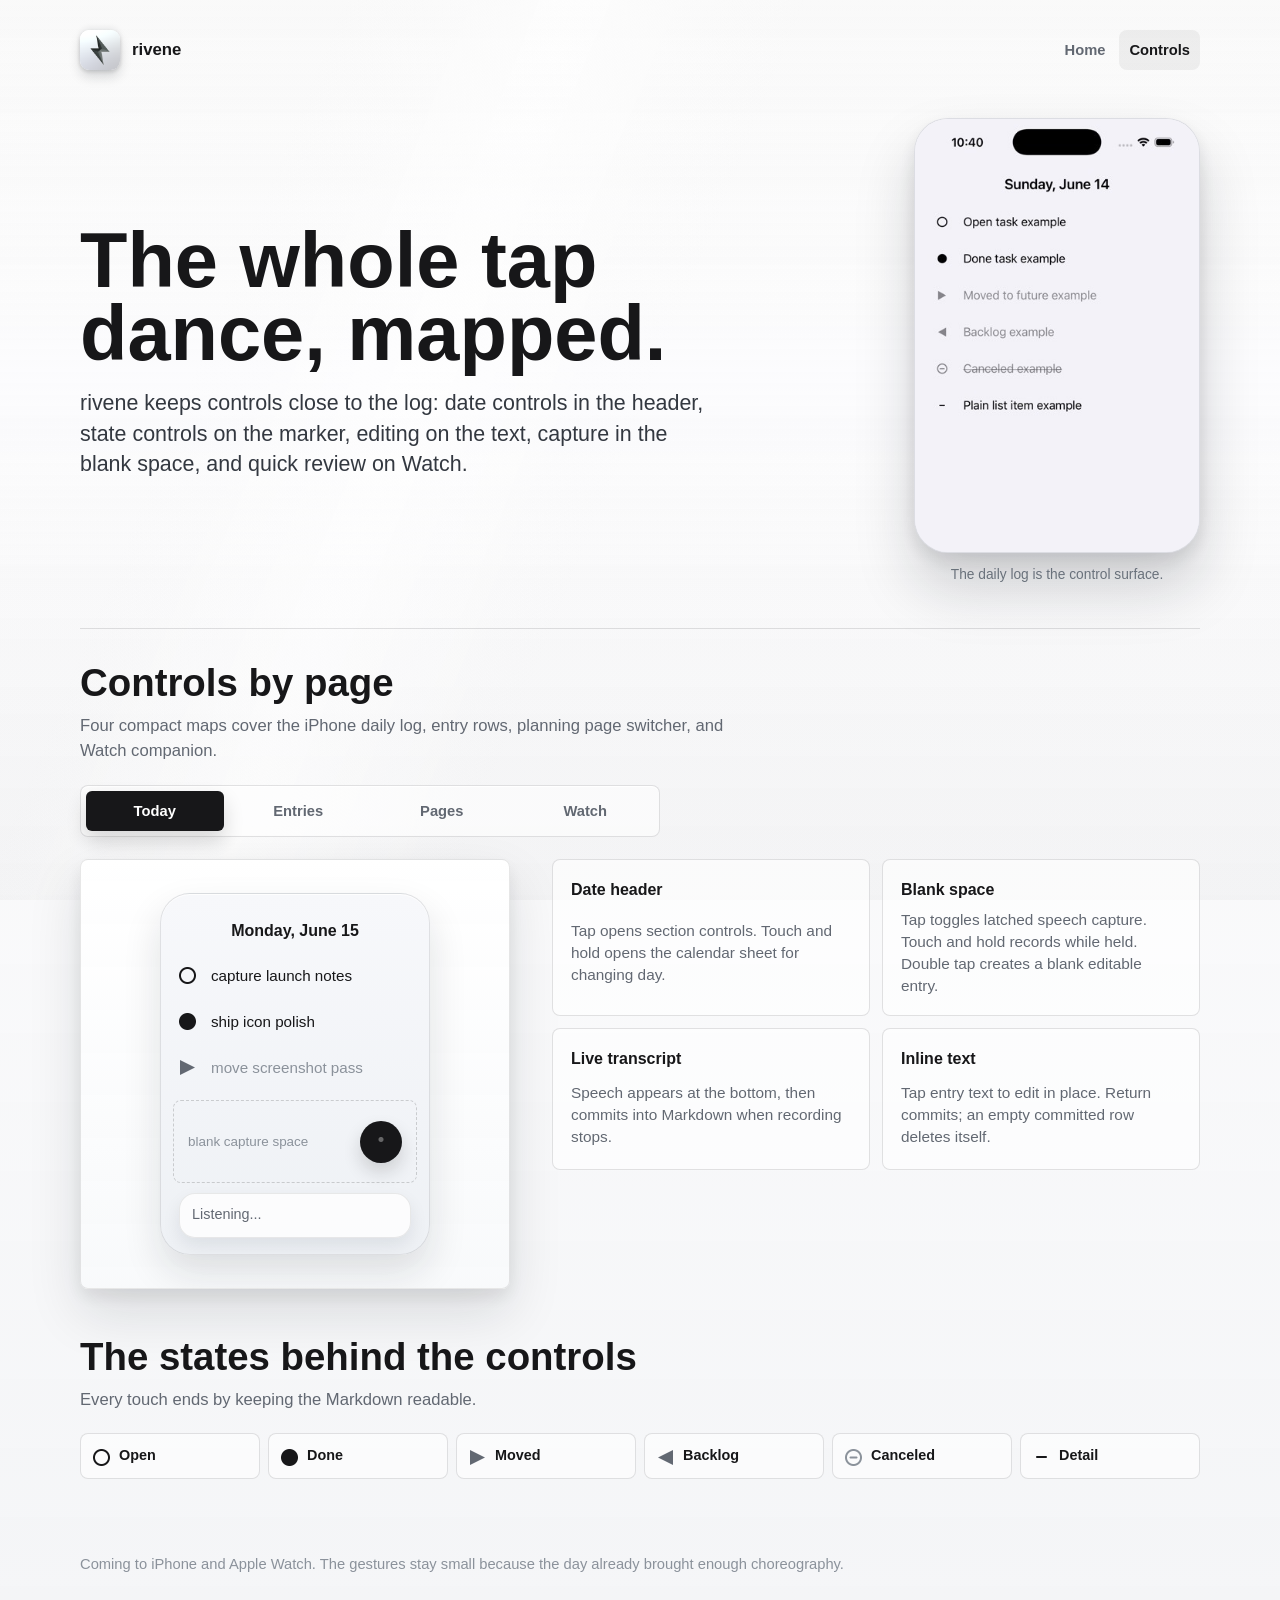
==== commit f743b0ad: "Add top lift to icon shadow" ====
--- a/controls.html
+++ b/controls.html
@@ -30,7 +30,7 @@
     <link rel="apple-touch-icon" href="brand/app-icon/rivene-app-icon-faceted-inset-glass-material-20260615-180.png">
     <link rel="manifest" href="site.webmanifest">
     <link rel="preload" href="product/rivene-daily-log-options-glyphs-20260615.jpg" as="image">
-    <link rel="stylesheet" href="site.css?v=20260615-controls2">
+    <link rel="stylesheet" href="site.css?v=20260615-icon-shadow">
   </head>
   <body>
     <a class="skip-link" href="#main-content">Skip to content</a>
--- a/site.css
+++ b/site.css
@@ -115,6 +115,7 @@
   height: 40px;
   border-radius: 9px;
   box-shadow:
+    0 -2px 6px rgba(18, 24, 32, 0.08),
     0 7px 12px rgba(18, 24, 32, 0.15),
     0 2px 4px rgba(18, 24, 32, 0.12);
 }
@@ -155,6 +156,7 @@
   height: 112px;
   border-radius: 25px;
   box-shadow:
+    0 -5px 12px rgba(18, 24, 32, 0.10),
     0 18px 26px rgba(18, 24, 32, 0.20),
     0 7px 10px rgba(18, 24, 32, 0.14),
     0 2px 4px rgba(18, 24, 32, 0.10);
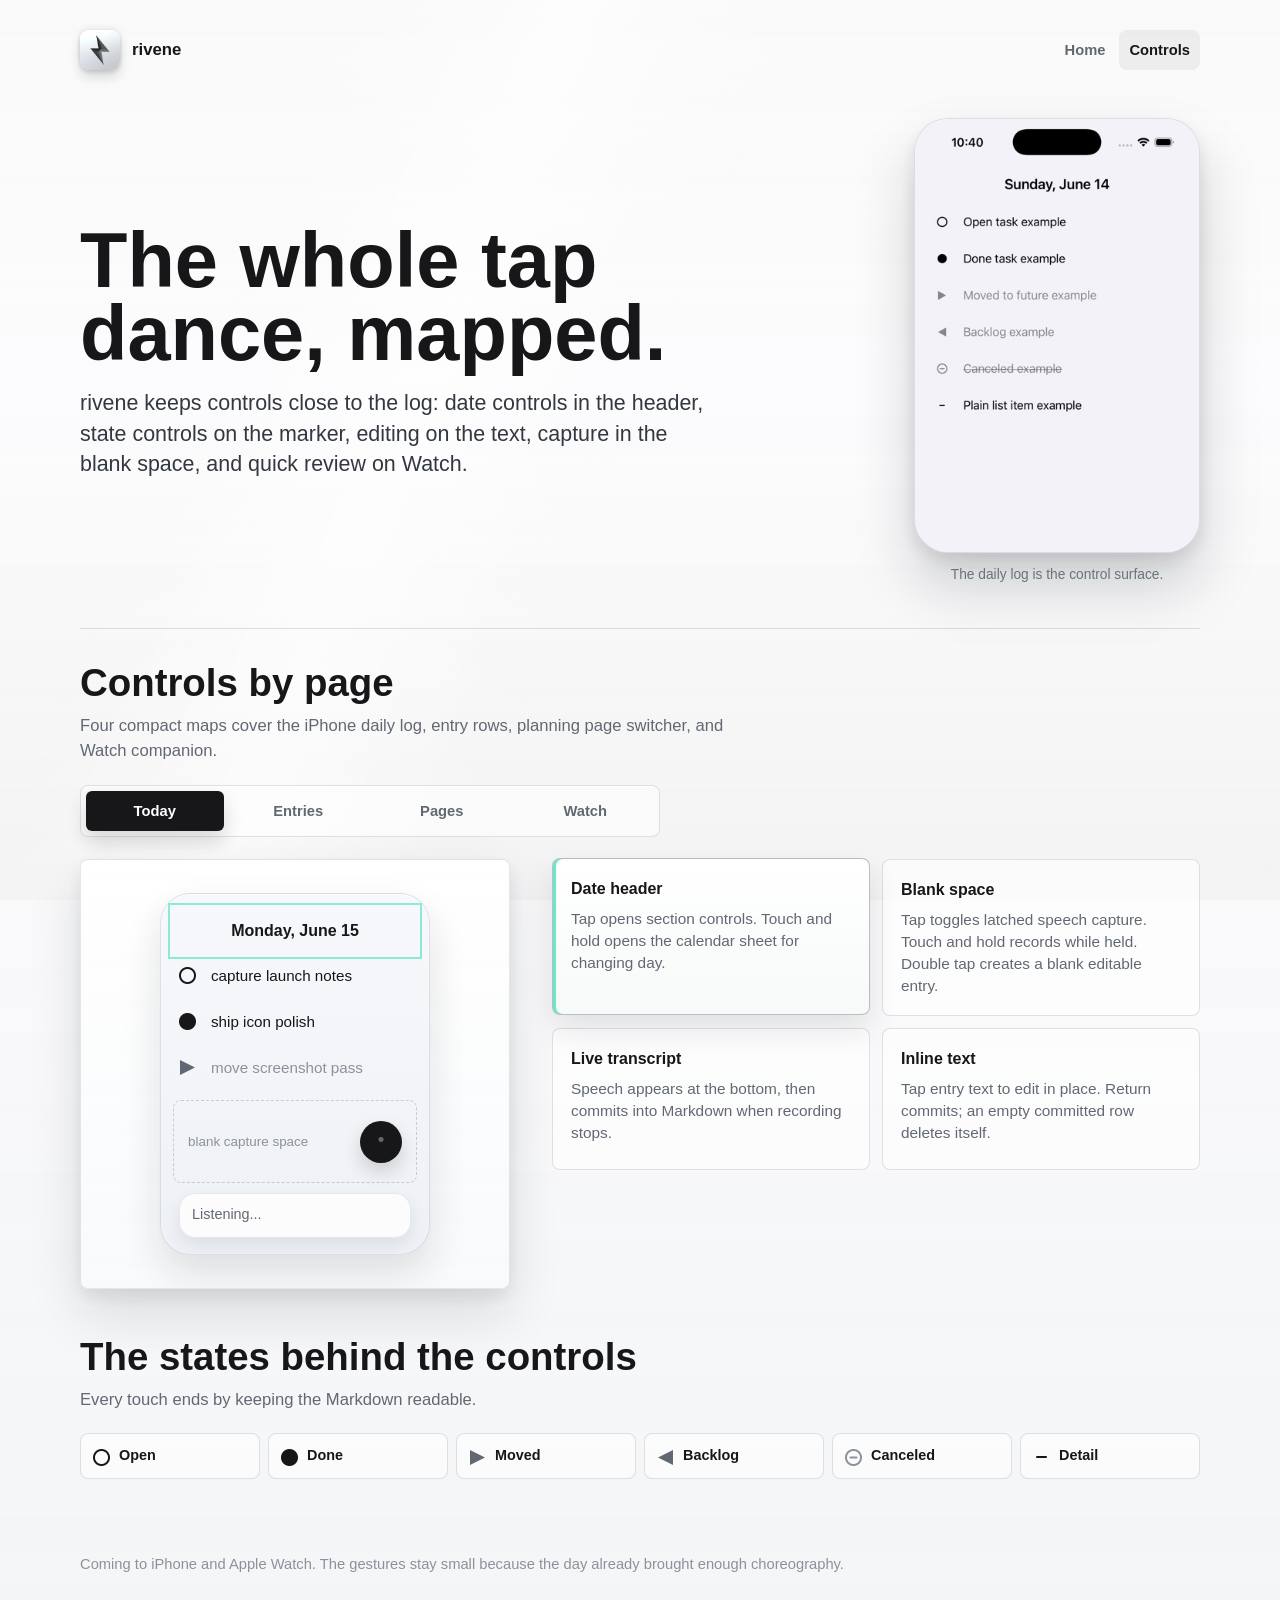
==== commit 7caeb5bd: "Add selectable controls animations" ====
--- a/controls.html
+++ b/controls.html
@@ -88,88 +88,103 @@
 
         <section id="panel-today" class="tab-panel" role="tabpanel" aria-labelledby="tab-today">
           <div class="control-panel-grid">
-            <div class="control-sample control-sample--today" aria-label="Today controls sample">
+            <div class="control-sample control-sample--today" data-demo-scope="today" data-active-control="today-date" aria-label="Today controls sample">
               <div class="sample-phone">
-                <div class="sample-date">Monday, June 15</div>
-                <div class="sample-row"><span class="state-glyph state-glyph--open" aria-hidden="true"></span><span>capture launch notes</span></div>
+                <div class="sample-date" data-demo-target="today-date">Monday, June 15</div>
+                <div class="sample-row" data-demo-target="today-inline"><span class="state-glyph state-glyph--open" aria-hidden="true"></span><span>capture launch notes<span class="sample-caret" aria-hidden="true"></span></span></div>
                 <div class="sample-row"><span class="state-glyph state-glyph--done" aria-hidden="true"></span><span>ship icon polish</span></div>
                 <div class="sample-row sample-row--quiet"><span class="state-glyph state-glyph--moved" aria-hidden="true"></span><span>move screenshot pass</span></div>
-                <div class="sample-blank">
+                <div class="sample-blank" data-demo-target="today-blank">
                   <span>blank capture space</span>
-                  <span class="sample-mic" aria-hidden="true"></span>
-                </div>
-                <div class="sample-transcript">Listening...</div>
+                  <span class="sample-mic" data-demo-target="today-blank" aria-hidden="true"></span>
+                </div>
+                <div class="sample-transcript" data-demo-target="today-transcript">Listening...</div>
               </div>
             </div>
 
             <div class="control-list">
-              <article class="control-card">
-                <h3>Date header</h3>
-                <p>Tap opens section controls. Touch and hold opens the calendar sheet for changing day.</p>
-              </article>
-              <article class="control-card">
-                <h3>Blank space</h3>
-                <p>Tap toggles latched speech capture. Touch and hold records while held. Double tap creates a blank editable entry.</p>
-              </article>
-              <article class="control-card">
-                <h3>Live transcript</h3>
-                <p>Speech appears at the bottom, then commits into Markdown when recording stops.</p>
-              </article>
-              <article class="control-card">
-                <h3>Inline text</h3>
-                <p>Tap entry text to edit in place. Return commits; an empty committed row deletes itself.</p>
-              </article>
+              <button class="control-card" type="button" data-control="today-date" data-demo="today" aria-pressed="true">
+                <span class="control-card__title">Date header</span>
+                <span class="control-card__copy">Tap opens section controls. Touch and hold opens the calendar sheet for changing day.</span>
+              </button>
+              <button class="control-card" type="button" data-control="today-blank" data-demo="today" aria-pressed="false">
+                <span class="control-card__title">Blank space</span>
+                <span class="control-card__copy">Tap toggles latched speech capture. Touch and hold records while held. Double tap creates a blank editable entry.</span>
+              </button>
+              <button class="control-card" type="button" data-control="today-transcript" data-demo="today" aria-pressed="false">
+                <span class="control-card__title">Live transcript</span>
+                <span class="control-card__copy">Speech appears at the bottom, then commits into Markdown when recording stops.</span>
+              </button>
+              <button class="control-card" type="button" data-control="today-inline" data-demo="today" aria-pressed="false">
+                <span class="control-card__title">Inline text</span>
+                <span class="control-card__copy">Tap entry text to edit in place. Return commits; an empty committed row deletes itself.</span>
+              </button>
             </div>
           </div>
         </section>
 
         <section id="panel-entries" class="tab-panel" role="tabpanel" aria-labelledby="tab-entries" hidden>
           <div class="control-panel-grid">
-            <figure class="control-screenshot">
-              <img
-                src="product/rivene-daily-log-options-detail-glyphs-20260615.jpg"
-                alt="Close screenshot of rivene entry state options."
-                width="368"
-                height="390"
-                loading="lazy"
-              >
-              <figcaption>State markers are both status and controls.</figcaption>
-            </figure>
+            <div class="control-sample control-sample--entries" data-demo-scope="entries" data-active-control="entries-marker-tap" aria-label="Entry controls sample">
+              <div class="entry-demo">
+                <div class="entry-demo__row" data-demo-target="entries-marker-tap entries-marker-hold entries-row-swipe entries-text-hold">
+                  <span class="entry-demo__action entry-demo__action--flag">Flag</span>
+                  <span class="entry-demo__action entry-demo__action--delete">Delete</span>
+                  <span class="state-glyph state-glyph--open" data-demo-target="entries-marker-tap entries-marker-hold" aria-hidden="true"></span>
+                  <span class="entry-demo__text" data-demo-target="entries-text-hold">capture launch notes</span>
+                  <span class="entry-demo__handle" data-demo-target="entries-text-hold" aria-hidden="true"></span>
+                </div>
+                <div class="entry-demo__row">
+                  <span class="state-glyph state-glyph--done" aria-hidden="true"></span>
+                  <span class="entry-demo__text">ship icon polish</span>
+                </div>
+                <div class="entry-demo__row entry-demo__row--quiet">
+                  <span class="state-glyph state-glyph--backlog" aria-hidden="true"></span>
+                  <span class="entry-demo__text">backlog settings copy</span>
+                </div>
+                <div class="entry-demo__menu" data-demo-target="entries-marker-hold" aria-hidden="true">
+                  <span><span class="state-glyph state-glyph--open"></span>Open</span>
+                  <span><span class="state-glyph state-glyph--done"></span>Done</span>
+                  <span><span class="state-glyph state-glyph--moved"></span>Move</span>
+                  <span><span class="state-glyph state-glyph--canceled"></span>Cancel</span>
+                </div>
+              </div>
+            </div>
 
             <div class="control-list">
-              <article class="control-card">
-                <h3>Marker tap</h3>
-                <p>Open and done entries quick-toggle. Moved, backlog, canceled, and detail rows stay preserved.</p>
-              </article>
-              <article class="control-card">
-                <h3>Marker hold</h3>
-                <p>Touch and hold the marker to open the state menu, then tap or slide to open, done, moved, backlog, canceled, or detail.</p>
-              </article>
-              <article class="control-card">
-                <h3>Row swipe</h3>
-                <p>Swipe right to flag and move an entry up. Swipe left to delete.</p>
-              </article>
-              <article class="control-card">
-                <h3>Text hold</h3>
-                <p>Touch and hold row text, then drag to reorder the Markdown lines.</p>
-              </article>
+              <button class="control-card" type="button" data-control="entries-marker-tap" data-demo="entries" aria-pressed="true">
+                <span class="control-card__title">Marker tap</span>
+                <span class="control-card__copy">Open and done entries quick-toggle. Moved, backlog, canceled, and detail rows stay preserved.</span>
+              </button>
+              <button class="control-card" type="button" data-control="entries-marker-hold" data-demo="entries" aria-pressed="false">
+                <span class="control-card__title">Marker hold</span>
+                <span class="control-card__copy">Touch and hold the marker to open the state menu, then tap or slide to open, done, moved, backlog, canceled, or detail.</span>
+              </button>
+              <button class="control-card" type="button" data-control="entries-row-swipe" data-demo="entries" aria-pressed="false">
+                <span class="control-card__title">Row swipe</span>
+                <span class="control-card__copy">Swipe right to flag and move an entry up. Swipe left to delete.</span>
+              </button>
+              <button class="control-card" type="button" data-control="entries-text-hold" data-demo="entries" aria-pressed="false">
+                <span class="control-card__title">Text hold</span>
+                <span class="control-card__copy">Touch and hold row text, then drag to reorder the Markdown lines.</span>
+              </button>
             </div>
           </div>
         </section>
 
         <section id="panel-pages" class="tab-panel" role="tabpanel" aria-labelledby="tab-pages" hidden>
           <div class="control-panel-grid">
-            <div class="control-sample control-sample--pages" aria-label="Page controls sample">
+            <div class="control-sample control-sample--pages" data-demo-scope="pages" data-active-control="pages-section-menu" aria-label="Page controls sample">
               <div class="sample-menu">
-                <div class="sample-menu__row sample-menu__row--active"><span class="sample-icon sample-icon--calendar" aria-hidden="true"></span><strong>Daily Log</strong></div>
-                <div class="sample-menu__row"><span class="sample-icon sample-icon--list" aria-hidden="true"></span><strong>Index</strong></div>
-                <div class="sample-menu__row"><span class="sample-icon sample-icon--folder" aria-hidden="true"></span><strong>Projects</strong></div>
-                <div class="sample-menu__row"><span class="sample-icon sample-icon--book" aria-hidden="true"></span><strong>Journal</strong></div>
-                <div class="sample-menu__row"><span class="sample-icon sample-icon--check" aria-hidden="true"></span><strong>Habit Tracker</strong></div>
-                <div class="sample-menu__row"><span class="sample-icon sample-icon--arrow" aria-hidden="true"></span><strong>Future Log</strong></div>
-                <div class="sample-menu__row"><span class="sample-icon sample-icon--tray" aria-hidden="true"></span><strong>Backlog</strong></div>
-              </div>
-              <div class="sample-calendar">
+                <div class="sample-menu__row sample-menu__row--active" data-demo-target="pages-section-menu"><span class="sample-icon sample-icon--calendar" aria-hidden="true"></span><strong>Daily Log</strong></div>
+                <div class="sample-menu__row" data-demo-target="pages-section-menu pages-inactive"><span class="sample-icon sample-icon--list" aria-hidden="true"></span><strong>Index</strong></div>
+                <div class="sample-menu__row" data-demo-target="pages-section-menu pages-inactive"><span class="sample-icon sample-icon--folder" aria-hidden="true"></span><strong>Projects</strong></div>
+                <div class="sample-menu__row" data-demo-target="pages-section-menu pages-inactive"><span class="sample-icon sample-icon--book" aria-hidden="true"></span><strong>Journal</strong></div>
+                <div class="sample-menu__row" data-demo-target="pages-section-menu pages-inactive"><span class="sample-icon sample-icon--check" aria-hidden="true"></span><strong>Habit Tracker</strong></div>
+                <div class="sample-menu__row" data-demo-target="pages-section-menu pages-inactive"><span class="sample-icon sample-icon--arrow" aria-hidden="true"></span><strong>Future Log</strong></div>
+                <div class="sample-menu__row" data-demo-target="pages-section-menu pages-inactive"><span class="sample-icon sample-icon--tray" aria-hidden="true"></span><strong>Backlog</strong></div>
+              </div>
+              <div class="sample-calendar" data-demo-target="pages-calendar pages-inactive">
                 <div class="sample-calendar__title">Date</div>
                 <div class="sample-calendar__grid" aria-hidden="true">
                   <span></span><span></span><span></span><span></span><span></span><span></span><span></span>
@@ -181,52 +196,52 @@
             </div>
 
             <div class="control-list">
-              <article class="control-card">
-                <h3>Section menu</h3>
-                <p>Tap the date to switch between Daily Log, Index, Projects, Journal, Habit Tracker, Future Log, and Backlog.</p>
-              </article>
-              <article class="control-card">
-                <h3>Calendar sheet</h3>
-                <p>Touch and hold the date to pick another day, then Done returns to the selected log.</p>
-              </article>
-              <article class="control-card">
-                <h3>Inactive pages</h3>
-                <p>Non-daily-log pages are visible destinations while the current build keeps their bodies intentionally quiet.</p>
-              </article>
+              <button class="control-card" type="button" data-control="pages-section-menu" data-demo="pages" aria-pressed="true">
+                <span class="control-card__title">Section menu</span>
+                <span class="control-card__copy">Tap the date to switch between Daily Log, Index, Projects, Journal, Habit Tracker, Future Log, and Backlog.</span>
+              </button>
+              <button class="control-card" type="button" data-control="pages-calendar" data-demo="pages" aria-pressed="false">
+                <span class="control-card__title">Calendar sheet</span>
+                <span class="control-card__copy">Touch and hold the date to pick another day, then Done returns to the selected log.</span>
+              </button>
+              <button class="control-card" type="button" data-control="pages-inactive" data-demo="pages" aria-pressed="false">
+                <span class="control-card__title">Inactive pages</span>
+                <span class="control-card__copy">Non-daily-log pages are visible destinations while the current build keeps their bodies intentionally quiet.</span>
+              </button>
             </div>
           </div>
         </section>
 
         <section id="panel-watch" class="tab-panel" role="tabpanel" aria-labelledby="tab-watch" hidden>
           <div class="control-panel-grid">
-            <div class="control-sample control-sample--watch" aria-label="Watch controls sample">
+            <div class="control-sample control-sample--watch" data-demo-scope="watch" data-active-control="watch-record" aria-label="Watch controls sample">
               <div class="watch-frame">
                 <div class="watch-title">rivene</div>
                 <div class="watch-section">
                   <strong>Monday, June 15</strong>
                   <span>Daily Log</span>
                 </div>
-                <div class="watch-button">Record</div>
-                <div class="watch-field">New entry</div>
-                <div class="watch-button watch-button--quiet">Add</div>
-                <div class="watch-row"><span class="state-glyph state-glyph--open" aria-hidden="true"></span><span>review draft</span></div>
-                <div class="watch-row"><span class="state-glyph state-glyph--done" aria-hidden="true"></span><span>send update</span></div>
+                <div class="watch-button" data-demo-target="watch-record">Record</div>
+                <div class="watch-field" data-demo-target="watch-new-entry">New entry</div>
+                <div class="watch-button watch-button--quiet" data-demo-target="watch-new-entry">Add</div>
+                <div class="watch-row" data-demo-target="watch-today-rows"><span class="state-glyph state-glyph--open" aria-hidden="true"></span><span>review draft</span></div>
+                <div class="watch-row" data-demo-target="watch-today-rows"><span class="state-glyph state-glyph--done" aria-hidden="true"></span><span>send update</span></div>
               </div>
             </div>
 
             <div class="control-list">
-              <article class="control-card">
-                <h3>Record</h3>
-                <p>Tap Record to focus the watch dictation field.</p>
-              </article>
-              <article class="control-card">
-                <h3>New entry</h3>
-                <p>Dictate or type into the field. The Add control appears once there is text.</p>
-              </article>
-              <article class="control-card">
-                <h3>Today rows</h3>
-                <p>Tap an open or done row to toggle it. Deferred, backlogged, canceled, and detail rows remain log context.</p>
-              </article>
+              <button class="control-card" type="button" data-control="watch-record" data-demo="watch" aria-pressed="true">
+                <span class="control-card__title">Record</span>
+                <span class="control-card__copy">Tap Record to focus the watch dictation field.</span>
+              </button>
+              <button class="control-card" type="button" data-control="watch-new-entry" data-demo="watch" aria-pressed="false">
+                <span class="control-card__title">New entry</span>
+                <span class="control-card__copy">Dictate or type into the field. The Add control appears once there is text.</span>
+              </button>
+              <button class="control-card" type="button" data-control="watch-today-rows" data-demo="watch" aria-pressed="false">
+                <span class="control-card__title">Today rows</span>
+                <span class="control-card__copy">Tap an open or done row to toggle it. Deferred, backlogged, canceled, and detail rows remain log context.</span>
+              </button>
             </div>
           </div>
         </section>
@@ -255,8 +270,50 @@
     <script>
       const tabs = Array.from(document.querySelectorAll('[role="tab"]'));
       const panels = Array.from(document.querySelectorAll('[role="tabpanel"]'));
+      const controlButtons = Array.from(document.querySelectorAll('[data-control]'));
+
+      function updateDemoTargets(demo, controlName) {
+        demo.dataset.activeControl = controlName;
+        demo.querySelectorAll('[data-demo-target]').forEach((target) => {
+          const targets = target.dataset.demoTarget.split(/\s+/);
+          target.classList.toggle('is-demo-target', targets.includes(controlName));
+        });
+      }
+
+      function replayDemo(demo) {
+        demo.classList.remove('is-replaying');
+        void demo.offsetWidth;
+        demo.classList.add('is-replaying');
+      }
+
+      function selectControl(control, options = {}) {
+        const group = control.closest('.control-list');
+        const controls = Array.from(group.querySelectorAll('[data-control]'));
+        controls.forEach((item) => {
+          item.setAttribute('aria-pressed', String(item === control));
+        });
+
+        const demo = document.querySelector(`[data-demo-scope="${control.dataset.demo}"]`);
+        if (demo) {
+          updateDemoTargets(demo, control.dataset.control);
+          replayDemo(demo);
+        }
+
+        if (options.focus) {
+          control.focus();
+        }
+      }
+
+      function selectDefaultControl(panel) {
+        const selected = panel.querySelector('[data-control][aria-pressed="true"]') || panel.querySelector('[data-control]');
+        if (selected) {
+          selectControl(selected);
+        }
+      }
 
       function selectTab(tab) {
+        const selectedPanelId = tab.getAttribute('aria-controls');
+
         tabs.forEach((item) => {
           const isSelected = item === tab;
           item.setAttribute('aria-selected', String(isSelected));
@@ -264,8 +321,13 @@
         });
 
         panels.forEach((panel) => {
-          panel.hidden = panel.id !== tab.getAttribute('aria-controls');
-        });
+          panel.hidden = panel.id !== selectedPanelId;
+        });
+
+        const selectedPanel = document.getElementById(selectedPanelId);
+        if (selectedPanel) {
+          selectDefaultControl(selectedPanel);
+        }
       }
 
       tabs.forEach((tab, index) => {
@@ -279,6 +341,34 @@
           next.focus();
         });
       });
+
+      controlButtons.forEach((control) => {
+        control.addEventListener('click', () => selectControl(control));
+        control.addEventListener('keydown', (event) => {
+          const group = control.closest('.control-list');
+          const controls = Array.from(group.querySelectorAll('[data-control]'));
+          const index = controls.indexOf(control);
+          const direction = event.key === 'ArrowRight' || event.key === 'ArrowDown'
+            ? 1
+            : event.key === 'ArrowLeft' || event.key === 'ArrowUp'
+              ? -1
+              : 0;
+
+          if (direction !== 0) {
+            event.preventDefault();
+            const next = controls[(index + direction + controls.length) % controls.length];
+            selectControl(next, { focus: true });
+          }
+
+          if (event.key === 'Home' || event.key === 'End') {
+            event.preventDefault();
+            const next = event.key === 'Home' ? controls[0] : controls[controls.length - 1];
+            selectControl(next, { focus: true });
+          }
+        });
+      });
+
+      panels.forEach(selectDefaultControl);
     </script>
   </body>
 </html>
--- a/site.css
+++ b/site.css
@@ -685,22 +685,55 @@
 }
 
 .control-card {
-  display: grid;
+  width: 100%;
+  appearance: none;
+  display: grid;
+  align-content: start;
   gap: 7px;
   min-height: 142px;
   padding: 18px;
   border: 1px solid var(--line);
   border-radius: 8px;
   background: rgba(255, 255, 255, 0.62);
-}
-
-.control-card h3 {
+  color: inherit;
+  font: inherit;
+  text-align: left;
+  cursor: pointer;
+  transition:
+    border-color 180ms ease,
+    background 180ms ease,
+    box-shadow 180ms ease,
+    transform 180ms ease;
+}
+
+.control-card:hover {
+  border-color: rgba(23, 23, 25, 0.20);
+  background: rgba(255, 255, 255, 0.82);
+}
+
+.control-card[aria-pressed="true"] {
+  border-color: rgba(23, 23, 25, 0.28);
+  background:
+    linear-gradient(180deg, rgba(255, 255, 255, 0.92), rgba(245, 249, 248, 0.86)),
+    rgba(255, 255, 255, 0.72);
+  box-shadow:
+    0 14px 30px rgba(18, 24, 32, 0.10),
+    inset 3px 0 0 var(--spark);
+  transform: translateY(-1px);
+}
+
+.control-card:focus-visible {
+  outline: 3px solid rgba(117, 131, 148, 0.34);
+  outline-offset: 4px;
+}
+
+.control-card__title {
   color: var(--ink);
   font-size: 1rem;
   font-weight: 760;
 }
 
-.control-card p {
+.control-card__copy {
   color: var(--muted);
   font-size: 0.96rem;
   line-height: 1.43;
@@ -712,6 +745,22 @@
   min-height: 430px;
   padding: 24px;
   overflow: hidden;
+}
+
+[data-demo-scope] [data-demo-target] {
+  transition:
+    outline-color 160ms ease,
+    background-color 160ms ease,
+    border-color 160ms ease,
+    box-shadow 160ms ease,
+    color 160ms ease,
+    transform 160ms ease,
+    opacity 160ms ease;
+}
+
+[data-demo-scope] .is-demo-target {
+  outline: 2px solid rgba(109, 231, 202, 0.78);
+  outline-offset: 3px;
 }
 
 .sample-phone,
@@ -755,6 +804,10 @@
   padding: 11px 6px;
   color: var(--ink);
   font-size: 0.95rem;
+}
+
+.sample-row > span:last-child {
+  min-width: 0;
 }
 
 .sample-row--quiet {
@@ -775,7 +828,21 @@
   font-size: 0.84rem;
 }
 
+.sample-blank::after,
+.sample-mic::after {
+  content: "";
+  position: absolute;
+  pointer-events: none;
+}
+
+.sample-blank::after {
+  inset: 9px;
+  border: 1px solid rgba(109, 231, 202, 0);
+  border-radius: 8px;
+}
+
 .sample-mic {
+  position: relative;
   width: 42px;
   height: 42px;
   border-radius: 50%;
@@ -783,6 +850,13 @@
     radial-gradient(circle at 50% 44%, rgba(255, 255, 255, 0.34) 0 2px, transparent 3px),
     var(--ink);
   box-shadow: 0 9px 18px rgba(23, 23, 25, 0.16);
+}
+
+.sample-mic::after {
+  inset: -7px;
+  border: 1px solid rgba(109, 231, 202, 0.72);
+  border-radius: 50%;
+  opacity: 0;
 }
 
 .sample-transcript {
@@ -798,6 +872,194 @@
   box-shadow: 0 8px 18px rgba(18, 24, 32, 0.08);
 }
 
+.sample-caret {
+  display: inline-block;
+  width: 2px;
+  height: 1em;
+  margin-left: 2px;
+  border-radius: 2px;
+  background: var(--ink);
+  vertical-align: -0.16em;
+  opacity: 0;
+}
+
+.control-sample--today.is-replaying[data-active-control="today-date"] .sample-date {
+  animation: controlTapPulse 900ms ease both;
+}
+
+.control-sample--today.is-replaying[data-active-control="today-blank"] .sample-blank {
+  animation: blankSpaceCapture 1200ms ease both;
+}
+
+.control-sample--today.is-replaying[data-active-control="today-blank"] .sample-blank::after {
+  animation: blankSpaceRing 1200ms ease both;
+}
+
+.control-sample--today.is-replaying[data-active-control="today-blank"] .sample-mic,
+.control-sample--today.is-replaying[data-active-control="today-blank"] .sample-mic::after {
+  animation: micPulse 1200ms ease both;
+}
+
+.control-sample--today.is-replaying[data-active-control="today-transcript"] .sample-transcript {
+  animation: transcriptCommit 1100ms ease both;
+}
+
+.control-sample--today[data-active-control="today-inline"] .sample-caret {
+  opacity: 1;
+}
+
+.control-sample--today.is-replaying[data-active-control="today-inline"] .sample-row[data-demo-target~="today-inline"] {
+  animation: inlineEditFocus 1100ms ease both;
+}
+
+.control-sample--today.is-replaying[data-active-control="today-inline"] .sample-caret {
+  animation: caretBlink 900ms steps(1, end) both;
+}
+
+.control-sample--entries {
+  align-content: center;
+}
+
+.entry-demo {
+  position: relative;
+  display: grid;
+  gap: 10px;
+  width: min(100%, 310px);
+  padding: 18px;
+  border: 1px solid rgba(23, 23, 25, 0.10);
+  border-radius: 26px;
+  background:
+    linear-gradient(180deg, #f7f8fb 0%, #edf1f5 100%);
+  box-shadow:
+    0 18px 38px rgba(18, 24, 32, 0.12),
+    inset 0 1px 0 rgba(255, 255, 255, 0.86);
+}
+
+.entry-demo__row {
+  position: relative;
+  display: grid;
+  grid-template-columns: 24px minmax(0, 1fr) 18px;
+  gap: 8px;
+  align-items: center;
+  min-height: 48px;
+  padding: 11px 9px;
+  overflow: hidden;
+  border: 1px solid rgba(23, 23, 25, 0.08);
+  border-radius: 8px;
+  background: rgba(255, 255, 255, 0.74);
+  color: var(--ink);
+  font-size: 0.93rem;
+  box-shadow: 0 8px 18px rgba(18, 24, 32, 0.055);
+}
+
+.entry-demo__row--quiet {
+  color: var(--quiet);
+}
+
+.entry-demo__row .state-glyph,
+.entry-demo__text,
+.entry-demo__handle {
+  position: relative;
+  z-index: 1;
+}
+
+.entry-demo__text {
+  min-width: 0;
+  overflow-wrap: anywhere;
+}
+
+.entry-demo__handle {
+  width: 14px;
+  height: 18px;
+  opacity: 0.38;
+  background:
+    radial-gradient(circle, currentColor 0 1.2px, transparent 1.5px) 0 2px / 7px 7px;
+}
+
+.entry-demo__action {
+  position: absolute;
+  top: 0;
+  bottom: 0;
+  z-index: 0;
+  display: grid;
+  place-items: center;
+  width: 76px;
+  color: var(--ink);
+  font-size: 0.76rem;
+  font-weight: 760;
+  opacity: 0;
+}
+
+.entry-demo__action--flag {
+  left: 0;
+  background: #d8fbef;
+  transform: translateX(-24px);
+}
+
+.entry-demo__action--delete {
+  right: 0;
+  background: #f4d9d7;
+  transform: translateX(24px);
+}
+
+.entry-demo__menu {
+  display: grid;
+  grid-template-columns: repeat(2, minmax(0, 1fr));
+  gap: 6px;
+  max-width: 230px;
+  margin: 0 auto;
+  padding: 8px;
+  border: 1px solid rgba(23, 23, 25, 0.10);
+  border-radius: 8px;
+  background: rgba(255, 255, 255, 0.88);
+  box-shadow: 0 14px 26px rgba(18, 24, 32, 0.11);
+  opacity: 0;
+  transform: translateY(10px) scale(0.98);
+}
+
+.entry-demo__menu span {
+  display: inline-flex;
+  align-items: center;
+  gap: 6px;
+  min-height: 30px;
+  color: var(--muted);
+  font-size: 0.8rem;
+  font-weight: 720;
+}
+
+.entry-demo__menu .state-glyph {
+  margin-top: 0;
+}
+
+.control-sample--entries[data-active-control="entries-marker-hold"] .entry-demo__menu {
+  opacity: 1;
+  transform: translateY(0) scale(1);
+}
+
+.control-sample--entries.is-replaying[data-active-control="entries-marker-tap"] .state-glyph[data-demo-target~="entries-marker-tap"] {
+  animation: markerToggle 950ms ease both;
+}
+
+.control-sample--entries.is-replaying[data-active-control="entries-marker-hold"] .entry-demo__menu {
+  animation: stateMenuReveal 1000ms ease both;
+}
+
+.control-sample--entries.is-replaying[data-active-control="entries-row-swipe"] .entry-demo__row[data-demo-target~="entries-row-swipe"] {
+  animation: rowSwipe 1300ms ease both;
+}
+
+.control-sample--entries.is-replaying[data-active-control="entries-row-swipe"] .entry-demo__action {
+  animation: swipeActionReveal 1300ms ease both;
+}
+
+.control-sample--entries.is-replaying[data-active-control="entries-text-hold"] .entry-demo__row[data-demo-target~="entries-text-hold"] {
+  animation: rowLift 1200ms ease both;
+}
+
+.control-sample--entries.is-replaying[data-active-control="entries-text-hold"] .entry-demo__handle {
+  animation: dragHandlePulse 1200ms ease both;
+}
+
 .control-sample--pages {
   grid-template-columns: minmax(178px, 224px) minmax(138px, 176px);
   gap: 18px;
@@ -932,6 +1194,14 @@
   background: rgba(23, 23, 25, 0.08);
 }
 
+.control-sample--pages.is-replaying[data-active-control="pages-section-menu"] .sample-menu {
+  animation: sectionMenuOpen 1150ms ease both;
+}
+
+.control-sample--pages.is-replaying[data-active-control="pages-section-menu"] .sample-menu__row[data-demo-target~="pages-section-menu"] {
+  animation: sectionMenuItem 1150ms ease both;
+}
+
 .sample-calendar {
   display: grid;
   gap: 12px;
@@ -968,6 +1238,19 @@
   color: var(--ink);
   font-size: 0.88rem;
   font-weight: 720;
+}
+
+.control-sample--pages.is-replaying[data-active-control="pages-calendar"] .sample-calendar {
+  animation: calendarSheetFocus 1150ms ease both;
+}
+
+.control-sample--pages.is-replaying[data-active-control="pages-calendar"] .sample-calendar__grid .is-selected {
+  animation: calendarDatePick 1150ms ease both;
+}
+
+.control-sample--pages.is-replaying[data-active-control="pages-inactive"] .sample-menu__row[data-demo-target~="pages-inactive"],
+.control-sample--pages.is-replaying[data-active-control="pages-inactive"] .sample-calendar {
+  animation: inactivePageQuiet 1200ms ease both;
 }
 
 .watch-frame {
@@ -1045,6 +1328,26 @@
 
 .watch-row .state-glyph {
   filter: invert(1);
+}
+
+.control-sample--watch.is-replaying[data-active-control="watch-record"] .watch-button[data-demo-target~="watch-record"] {
+  animation: watchRecordPulse 1200ms ease both;
+}
+
+.control-sample--watch.is-replaying[data-active-control="watch-new-entry"] .watch-field {
+  animation: watchFieldFocus 1200ms ease both;
+}
+
+.control-sample--watch.is-replaying[data-active-control="watch-new-entry"] .watch-button--quiet {
+  animation: watchAddAppear 1200ms ease both;
+}
+
+.control-sample--watch.is-replaying[data-active-control="watch-today-rows"] .watch-row[data-demo-target~="watch-today-rows"] {
+  animation: watchRowToggle 1200ms ease both;
+}
+
+.control-sample--watch.is-replaying[data-active-control="watch-today-rows"] .watch-row[data-demo-target~="watch-today-rows"] .state-glyph {
+  animation: markerToggle 1200ms ease both;
 }
 
 .state-strip {
@@ -1074,6 +1377,287 @@
   font-weight: 720;
 }
 
+@keyframes controlTapPulse {
+  0%,
+  100% {
+    box-shadow: none;
+    transform: translateY(0);
+  }
+  38% {
+    background: rgba(255, 255, 255, 0.98);
+    box-shadow: 0 0 0 7px rgba(109, 231, 202, 0.16);
+    transform: translateY(-2px);
+  }
+}
+
+@keyframes blankSpaceCapture {
+  0%,
+  100% {
+    border-color: rgba(23, 23, 25, 0.18);
+    background: transparent;
+  }
+  42%,
+  70% {
+    border-color: rgba(23, 23, 25, 0.34);
+    background: rgba(216, 251, 239, 0.34);
+  }
+}
+
+@keyframes blankSpaceRing {
+  0% {
+    opacity: 0;
+    border-color: rgba(109, 231, 202, 0);
+    transform: scale(0.96);
+  }
+  45% {
+    opacity: 1;
+    border-color: rgba(109, 231, 202, 0.78);
+    transform: scale(1);
+  }
+  100% {
+    opacity: 0;
+    border-color: rgba(109, 231, 202, 0);
+    transform: scale(1.04);
+  }
+}
+
+@keyframes micPulse {
+  0%,
+  100% {
+    opacity: 1;
+    transform: scale(1);
+  }
+  46% {
+    opacity: 1;
+    transform: scale(1.09);
+  }
+  72% {
+    opacity: 0.45;
+    transform: scale(1.24);
+  }
+}
+
+@keyframes transcriptCommit {
+  0%,
+  100% {
+    border-color: rgba(23, 23, 25, 0.09);
+    color: var(--muted);
+    transform: translateY(0);
+  }
+  42% {
+    border-color: rgba(109, 231, 202, 0.68);
+    color: var(--ink);
+    transform: translateY(-8px);
+    box-shadow: 0 14px 28px rgba(18, 24, 32, 0.11);
+  }
+}
+
+@keyframes inlineEditFocus {
+  0%,
+  100% {
+    background: transparent;
+    box-shadow: none;
+  }
+  42%,
+  72% {
+    background: rgba(255, 255, 255, 0.72);
+    box-shadow: inset 3px 0 0 var(--spark);
+  }
+}
+
+@keyframes caretBlink {
+  0%,
+  20%,
+  50%,
+  80%,
+  100% {
+    opacity: 1;
+  }
+  35%,
+  65% {
+    opacity: 0;
+  }
+}
+
+@keyframes markerToggle {
+  0%,
+  100% {
+    transform: scale(1);
+    filter: none;
+  }
+  42% {
+    transform: scale(1.28);
+    filter: drop-shadow(0 0 7px rgba(109, 231, 202, 0.62));
+  }
+}
+
+@keyframes stateMenuReveal {
+  0% {
+    opacity: 0;
+    transform: translateY(14px) scale(0.96);
+  }
+  38%,
+  100% {
+    opacity: 1;
+    transform: translateY(0) scale(1);
+  }
+}
+
+@keyframes rowSwipe {
+  0%,
+  100% {
+    transform: translateX(0);
+  }
+  34% {
+    transform: translateX(46px);
+  }
+  68% {
+    transform: translateX(-46px);
+  }
+}
+
+@keyframes swipeActionReveal {
+  0%,
+  100% {
+    opacity: 0;
+    transform: translateX(0);
+  }
+  34%,
+  68% {
+    opacity: 1;
+    transform: translateX(0);
+  }
+}
+
+@keyframes rowLift {
+  0%,
+  100% {
+    transform: translateY(0);
+    box-shadow: 0 8px 18px rgba(18, 24, 32, 0.055);
+  }
+  42%,
+  70% {
+    transform: translateY(-16px) rotate(-0.8deg);
+    box-shadow: 0 22px 34px rgba(18, 24, 32, 0.18);
+  }
+}
+
+@keyframes dragHandlePulse {
+  0%,
+  100% {
+    opacity: 0.38;
+  }
+  45%,
+  72% {
+    opacity: 0.90;
+  }
+}
+
+@keyframes sectionMenuOpen {
+  0%,
+  100% {
+    transform: translateY(0);
+  }
+  38% {
+    transform: translateY(-7px);
+    box-shadow: 0 20px 34px rgba(18, 24, 32, 0.16);
+  }
+}
+
+@keyframes sectionMenuItem {
+  0%,
+  100% {
+    background: transparent;
+  }
+  36%,
+  62% {
+    background: rgba(216, 251, 239, 0.52);
+  }
+}
+
+@keyframes calendarSheetFocus {
+  0%,
+  100% {
+    transform: translateY(0);
+  }
+  40% {
+    transform: translateY(-10px);
+    box-shadow: 0 22px 34px rgba(18, 24, 32, 0.16);
+  }
+}
+
+@keyframes calendarDatePick {
+  0%,
+  100% {
+    transform: scale(1);
+  }
+  42% {
+    transform: scale(1.28);
+    box-shadow: 0 0 0 7px rgba(109, 231, 202, 0.20);
+  }
+}
+
+@keyframes inactivePageQuiet {
+  0%,
+  100% {
+    opacity: 1;
+    transform: translateY(0);
+  }
+  48% {
+    opacity: 0.44;
+    transform: translateY(2px);
+  }
+}
+
+@keyframes watchRecordPulse {
+  0%,
+  100% {
+    transform: scale(1);
+    box-shadow: none;
+  }
+  42% {
+    transform: scale(1.05);
+    box-shadow: 0 0 0 8px rgba(216, 251, 239, 0.16);
+  }
+}
+
+@keyframes watchFieldFocus {
+  0%,
+  100% {
+    color: rgba(247, 248, 250, 0.62);
+    background: rgba(255, 255, 255, 0.10);
+  }
+  42%,
+  72% {
+    color: #f7f8fa;
+    background: rgba(255, 255, 255, 0.18);
+    box-shadow: inset 3px 0 0 #d8fbef;
+  }
+}
+
+@keyframes watchAddAppear {
+  0%,
+  100% {
+    transform: translateY(0);
+  }
+  44% {
+    transform: translateY(-4px);
+    background: #d8fbef;
+    color: #101113;
+  }
+}
+
+@keyframes watchRowToggle {
+  0%,
+  100% {
+    background: rgba(255, 255, 255, 0.10);
+  }
+  45%,
+  70% {
+    background: rgba(216, 251, 239, 0.18);
+  }
+}
+
 .footer {
   position: relative;
   z-index: 1;
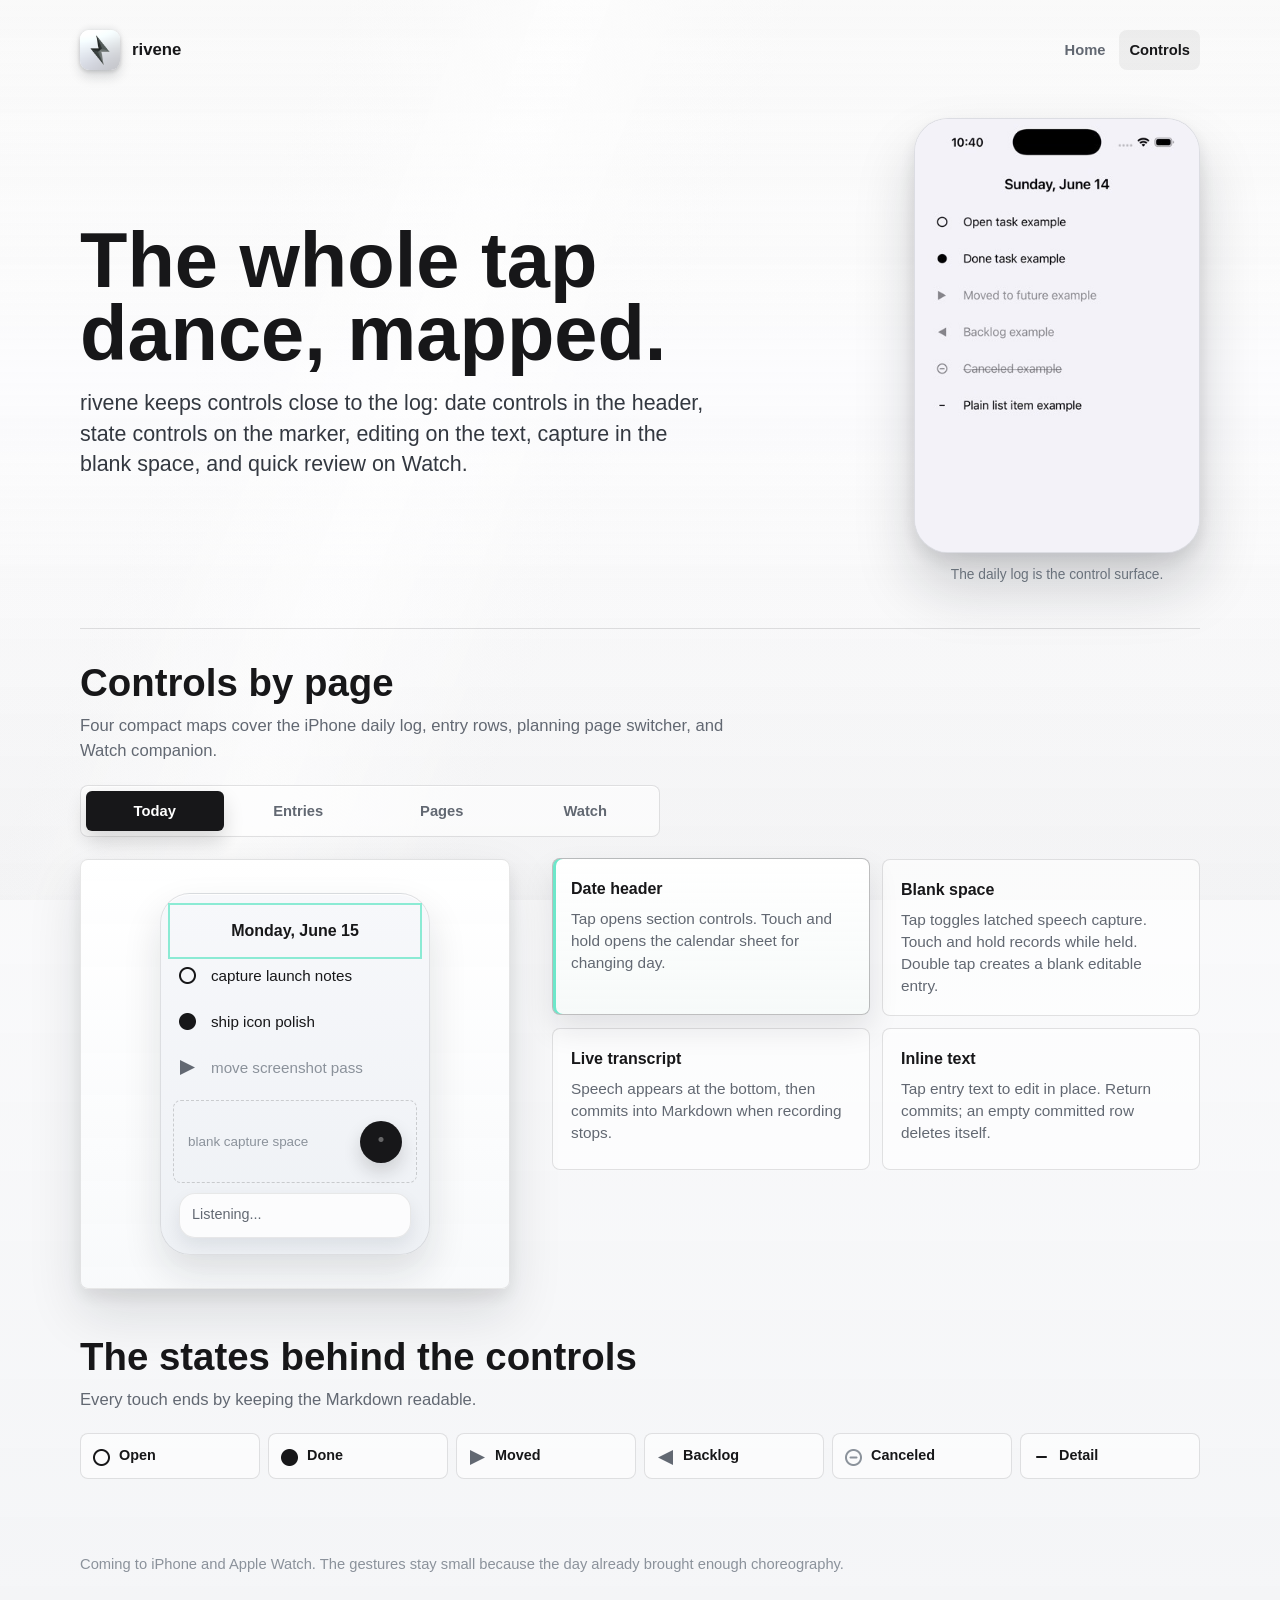
==== commit 363b997c: "Add real controls screen recordings" ====
--- a/controls.html
+++ b/controls.html
@@ -30,7 +30,7 @@
     <link rel="apple-touch-icon" href="brand/app-icon/rivene-app-icon-faceted-inset-glass-material-20260615-180.png">
     <link rel="manifest" href="site.webmanifest">
     <link rel="preload" href="product/rivene-daily-log-options-glyphs-20260615.jpg" as="image">
-    <link rel="stylesheet" href="site.css?v=20260615-icon-shadow">
+    <link rel="stylesheet" href="site.css?v=20260615-screen-recordings">
   </head>
   <body>
     <a class="skip-link" href="#main-content">Skip to content</a>
@@ -100,6 +100,7 @@
                 </div>
                 <div class="sample-transcript" data-demo-target="today-transcript">Listening...</div>
               </div>
+              <video class="control-recording" data-demo-video muted playsinline loop preload="metadata" hidden aria-hidden="true"></video>
             </div>
 
             <div class="control-list">
@@ -127,20 +128,28 @@
           <div class="control-panel-grid">
             <div class="control-sample control-sample--entries" data-demo-scope="entries" data-active-control="entries-marker-tap" aria-label="Entry controls sample">
               <div class="entry-demo">
-                <div class="entry-demo__row" data-demo-target="entries-marker-tap entries-marker-hold entries-row-swipe entries-text-hold">
+                <div class="entry-demo__row" data-demo-target="entries-row-swipe">
                   <span class="entry-demo__action entry-demo__action--flag">Flag</span>
                   <span class="entry-demo__action entry-demo__action--delete">Delete</span>
-                  <span class="state-glyph state-glyph--open" data-demo-target="entries-marker-tap entries-marker-hold" aria-hidden="true"></span>
-                  <span class="entry-demo__text" data-demo-target="entries-text-hold">capture launch notes</span>
-                  <span class="entry-demo__handle" data-demo-target="entries-text-hold" aria-hidden="true"></span>
+                  <span class="entry-demo__surface" data-demo-target="entries-marker-tap entries-marker-hold entries-text-hold">
+                    <span class="state-glyph state-glyph--open" data-demo-target="entries-marker-tap entries-marker-hold" aria-hidden="true"></span>
+                    <span class="entry-demo__text" data-demo-target="entries-text-hold">capture launch notes</span>
+                    <span class="entry-demo__handle" data-demo-target="entries-text-hold" aria-hidden="true"></span>
+                  </span>
                 </div>
                 <div class="entry-demo__row">
-                  <span class="state-glyph state-glyph--done" aria-hidden="true"></span>
-                  <span class="entry-demo__text">ship icon polish</span>
+                  <span class="entry-demo__surface">
+                    <span class="state-glyph state-glyph--done" aria-hidden="true"></span>
+                    <span class="entry-demo__text">ship icon polish</span>
+                    <span class="entry-demo__handle" aria-hidden="true"></span>
+                  </span>
                 </div>
                 <div class="entry-demo__row entry-demo__row--quiet">
-                  <span class="state-glyph state-glyph--backlog" aria-hidden="true"></span>
-                  <span class="entry-demo__text">backlog settings copy</span>
+                  <span class="entry-demo__surface">
+                    <span class="state-glyph state-glyph--backlog" aria-hidden="true"></span>
+                    <span class="entry-demo__text">backlog settings copy</span>
+                    <span class="entry-demo__handle" aria-hidden="true"></span>
+                  </span>
                 </div>
                 <div class="entry-demo__menu" data-demo-target="entries-marker-hold" aria-hidden="true">
                   <span><span class="state-glyph state-glyph--open"></span>Open</span>
@@ -149,6 +158,7 @@
                   <span><span class="state-glyph state-glyph--canceled"></span>Cancel</span>
                 </div>
               </div>
+              <video class="control-recording" data-demo-video muted playsinline loop preload="metadata" hidden aria-hidden="true"></video>
             </div>
 
             <div class="control-list">
@@ -193,6 +203,7 @@
                 </div>
                 <span class="sample-done">Done</span>
               </div>
+              <video class="control-recording" data-demo-video muted playsinline loop preload="metadata" hidden aria-hidden="true"></video>
             </div>
 
             <div class="control-list">
@@ -227,6 +238,7 @@
                 <div class="watch-row" data-demo-target="watch-today-rows"><span class="state-glyph state-glyph--open" aria-hidden="true"></span><span>review draft</span></div>
                 <div class="watch-row" data-demo-target="watch-today-rows"><span class="state-glyph state-glyph--done" aria-hidden="true"></span><span>send update</span></div>
               </div>
+              <video class="control-recording" data-demo-video muted playsinline loop preload="metadata" hidden aria-hidden="true"></video>
             </div>
 
             <div class="control-list">
@@ -271,6 +283,24 @@
       const tabs = Array.from(document.querySelectorAll('[role="tab"]'));
       const panels = Array.from(document.querySelectorAll('[role="tabpanel"]'));
       const controlButtons = Array.from(document.querySelectorAll('[data-control]'));
+      const recordingVersion = '20260615-screen-recordings';
+      const reduceMotionQuery = window.matchMedia('(prefers-reduced-motion: reduce)');
+      const controlRecordings = {
+        'today-date': 'product/controls-recordings/date-header.mp4',
+        'today-blank': 'product/controls-recordings/today-blank.mp4',
+        'today-transcript': 'product/controls-recordings/today-transcript.mp4',
+        'today-inline': 'product/controls-recordings/today-inline.mp4',
+        'entries-marker-tap': 'product/controls-recordings/entries-marker-tap.mp4',
+        'entries-marker-hold': 'product/controls-recordings/entries-marker-hold.mp4',
+        'entries-row-swipe': 'product/controls-recordings/entries-row-swipe.mp4',
+        'entries-text-hold': 'product/controls-recordings/entries-text-hold.mp4',
+        'pages-section-menu': 'product/controls-recordings/date-header.mp4',
+        'pages-calendar': 'product/controls-recordings/pages-calendar.mp4',
+        'pages-inactive': 'product/controls-recordings/pages-inactive.mp4',
+        'watch-record': 'product/controls-recordings/watch-new-entry.mp4',
+        'watch-new-entry': 'product/controls-recordings/watch-new-entry.mp4',
+        'watch-today-rows': 'product/controls-recordings/watch-today-rows.mp4'
+      };
 
       function updateDemoTargets(demo, controlName) {
         demo.dataset.activeControl = controlName;
@@ -286,6 +316,45 @@
         demo.classList.add('is-replaying');
       }
 
+      function hideDemoVideo(demo) {
+        const video = demo.querySelector('[data-demo-video]');
+        if (!video) return;
+
+        demo.classList.remove('has-recording');
+        video.hidden = true;
+        video.controls = false;
+        video.pause();
+      }
+
+      function updateDemoVideo(demo, controlName) {
+        const video = demo.querySelector('[data-demo-video]');
+        const panel = demo.closest('[role="tabpanel"]');
+        const recording = controlRecordings[controlName];
+
+        if (!video || !recording || reduceMotionQuery.matches || panel?.hidden) {
+          hideDemoVideo(demo);
+          return;
+        }
+
+        const versionedSource = `${recording}?v=${recordingVersion}`;
+        if (video.getAttribute('src') !== versionedSource) {
+          video.setAttribute('src', versionedSource);
+          video.load();
+        }
+
+        demo.classList.add('has-recording');
+        video.hidden = false;
+        video.controls = false;
+        video.currentTime = 0;
+
+        const playPromise = video.play();
+        if (playPromise) {
+          playPromise.catch(() => {
+            video.controls = true;
+          });
+        }
+      }
+
       function selectControl(control, options = {}) {
         const group = control.closest('.control-list');
         const controls = Array.from(group.querySelectorAll('[data-control]'));
@@ -297,6 +366,7 @@
         if (demo) {
           updateDemoTargets(demo, control.dataset.control);
           replayDemo(demo);
+          updateDemoVideo(demo, control.dataset.control);
         }
 
         if (options.focus) {
@@ -321,7 +391,11 @@
         });
 
         panels.forEach((panel) => {
-          panel.hidden = panel.id !== selectedPanelId;
+          const isSelected = panel.id === selectedPanelId;
+          panel.hidden = !isSelected;
+          if (!isSelected) {
+            panel.querySelectorAll('[data-demo-scope]').forEach(hideDemoVideo);
+          }
         });
 
         const selectedPanel = document.getElementById(selectedPanelId);
@@ -368,6 +442,23 @@
         });
       });
 
+      document.querySelectorAll('[data-demo-video]').forEach((video) => {
+        video.addEventListener('error', () => {
+          const demo = video.closest('[data-demo-scope]');
+          if (demo) hideDemoVideo(demo);
+        });
+      });
+
+      reduceMotionQuery.addEventListener('change', () => {
+        panels.forEach((panel) => {
+          const selected = panel.querySelector('[data-control][aria-pressed="true"]');
+          if (selected) {
+            const demo = document.querySelector(`[data-demo-scope="${selected.dataset.demo}"]`);
+            if (demo) updateDemoVideo(demo, selected.dataset.control);
+          }
+        });
+      });
+
       panels.forEach(selectDefaultControl);
     </script>
   </body>
--- a/site.css
+++ b/site.css
@@ -740,11 +740,39 @@
 }
 
 .control-sample {
+  position: relative;
   display: grid;
   place-items: center;
   min-height: 430px;
   padding: 24px;
   overflow: hidden;
+}
+
+.control-sample.has-recording > :not(.control-recording) {
+  opacity: 0;
+}
+
+.control-recording {
+  position: absolute;
+  inset: 18px;
+  z-index: 2;
+  width: calc(100% - 36px);
+  height: calc(100% - 36px);
+  border: 1px solid rgba(23, 23, 25, 0.10);
+  border-radius: 8px;
+  background: #f7f8fb;
+  box-shadow:
+    0 18px 38px rgba(18, 24, 32, 0.12),
+    inset 0 1px 0 rgba(255, 255, 255, 0.80);
+  object-fit: contain;
+}
+
+.control-recording[hidden] {
+  display: none;
+}
+
+.control-sample--watch .control-recording {
+  background: #000;
 }
 
 [data-demo-scope] [data-demo-target] {
@@ -937,26 +965,35 @@
 
 .entry-demo__row {
   position: relative;
+  min-height: 48px;
+  overflow: hidden;
+  border: 1px solid rgba(23, 23, 25, 0.08);
+  border-radius: 8px;
+  background: rgba(216, 251, 239, 0.42);
+  color: var(--ink);
+  font-size: 0.93rem;
+  box-shadow: 0 8px 18px rgba(18, 24, 32, 0.055);
+}
+
+.entry-demo__row--quiet {
+  color: var(--quiet);
+}
+
+.entry-demo__surface {
+  position: relative;
+  z-index: 1;
   display: grid;
   grid-template-columns: 24px minmax(0, 1fr) 18px;
   gap: 8px;
   align-items: center;
+  width: 100%;
   min-height: 48px;
   padding: 11px 9px;
-  overflow: hidden;
-  border: 1px solid rgba(23, 23, 25, 0.08);
-  border-radius: 8px;
-  background: rgba(255, 255, 255, 0.74);
-  color: var(--ink);
-  font-size: 0.93rem;
-  box-shadow: 0 8px 18px rgba(18, 24, 32, 0.055);
-}
-
-.entry-demo__row--quiet {
-  color: var(--quiet);
-}
-
-.entry-demo__row .state-glyph,
+  border-radius: 7px;
+  background: rgba(255, 255, 255, 0.82);
+}
+
+.entry-demo__surface .state-glyph,
 .entry-demo__text,
 .entry-demo__handle {
   position: relative;
@@ -993,13 +1030,11 @@
 .entry-demo__action--flag {
   left: 0;
   background: #d8fbef;
-  transform: translateX(-24px);
 }
 
 .entry-demo__action--delete {
   right: 0;
   background: #f4d9d7;
-  transform: translateX(24px);
 }
 
 .entry-demo__menu {
@@ -1044,7 +1079,7 @@
   animation: stateMenuReveal 1000ms ease both;
 }
 
-.control-sample--entries.is-replaying[data-active-control="entries-row-swipe"] .entry-demo__row[data-demo-target~="entries-row-swipe"] {
+.control-sample--entries.is-replaying[data-active-control="entries-row-swipe"] .entry-demo__row[data-demo-target~="entries-row-swipe"] .entry-demo__surface {
   animation: rowSwipe 1300ms ease both;
 }
 
